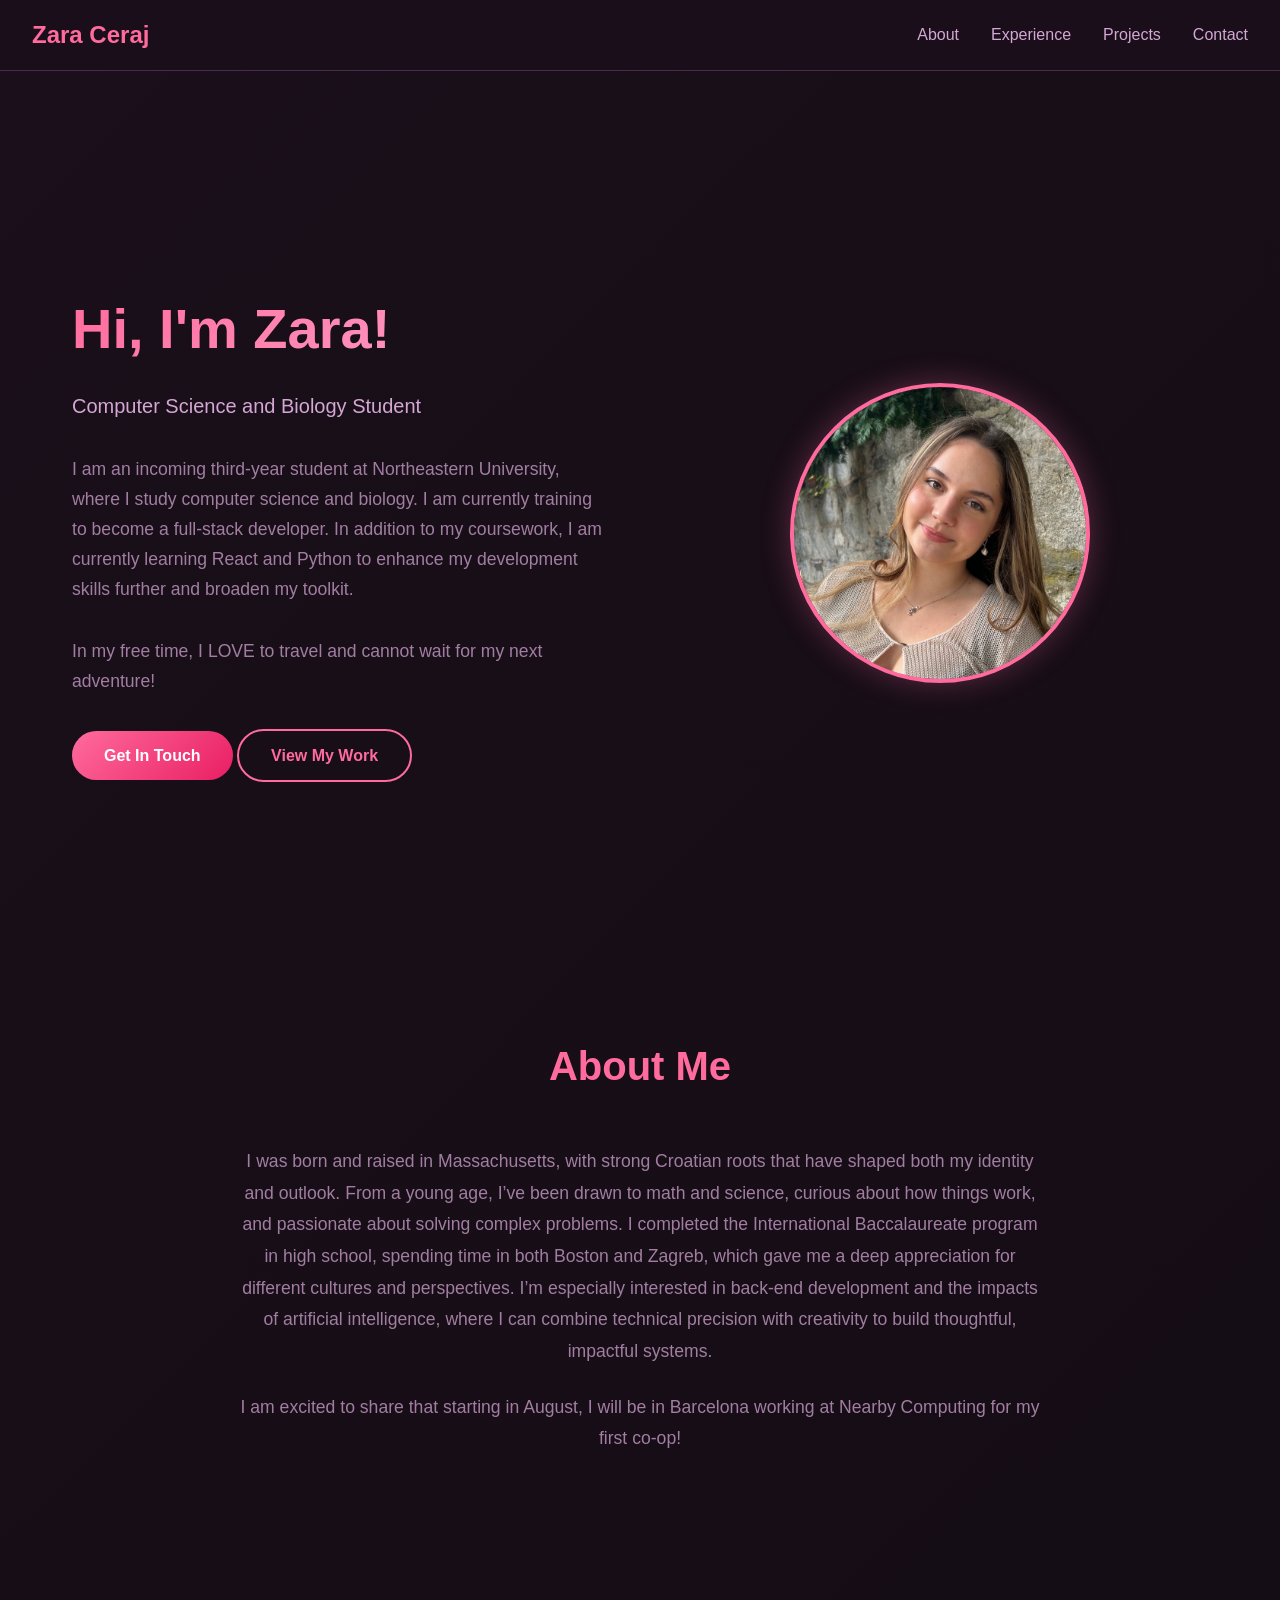
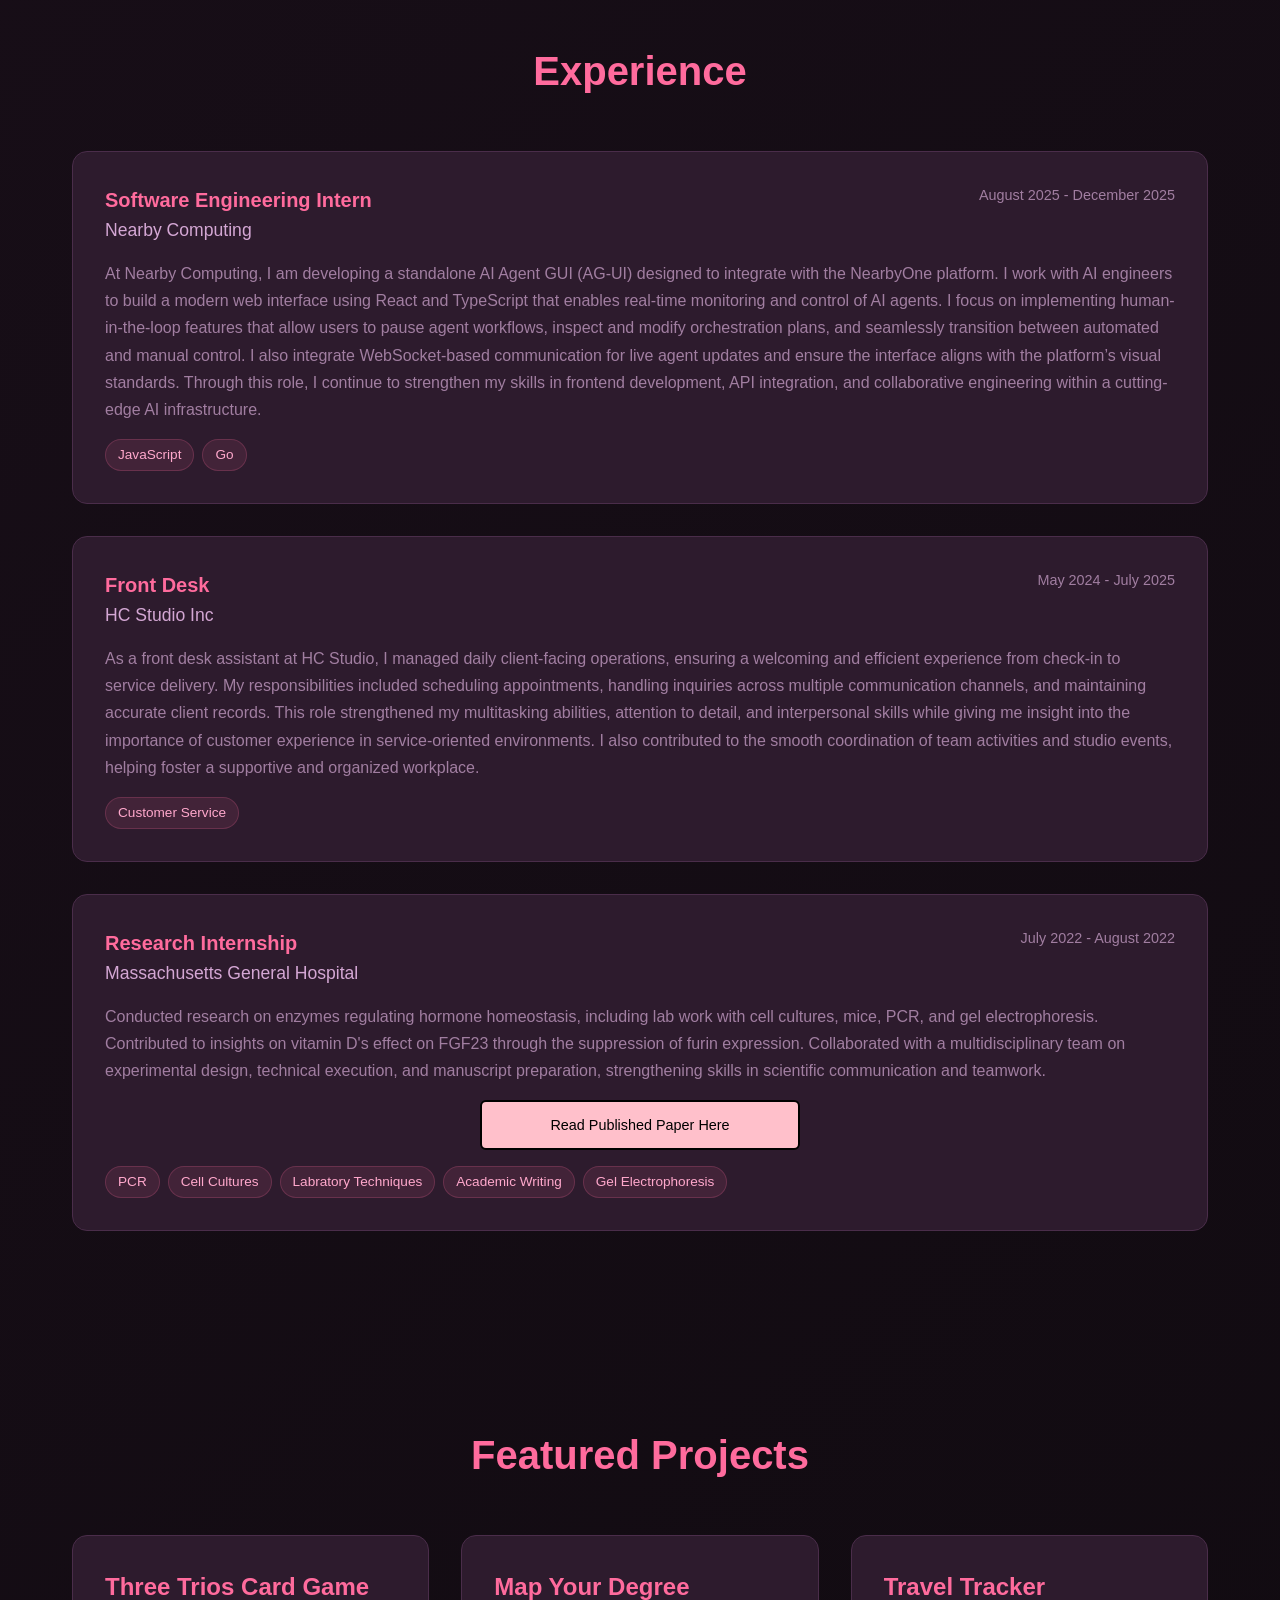
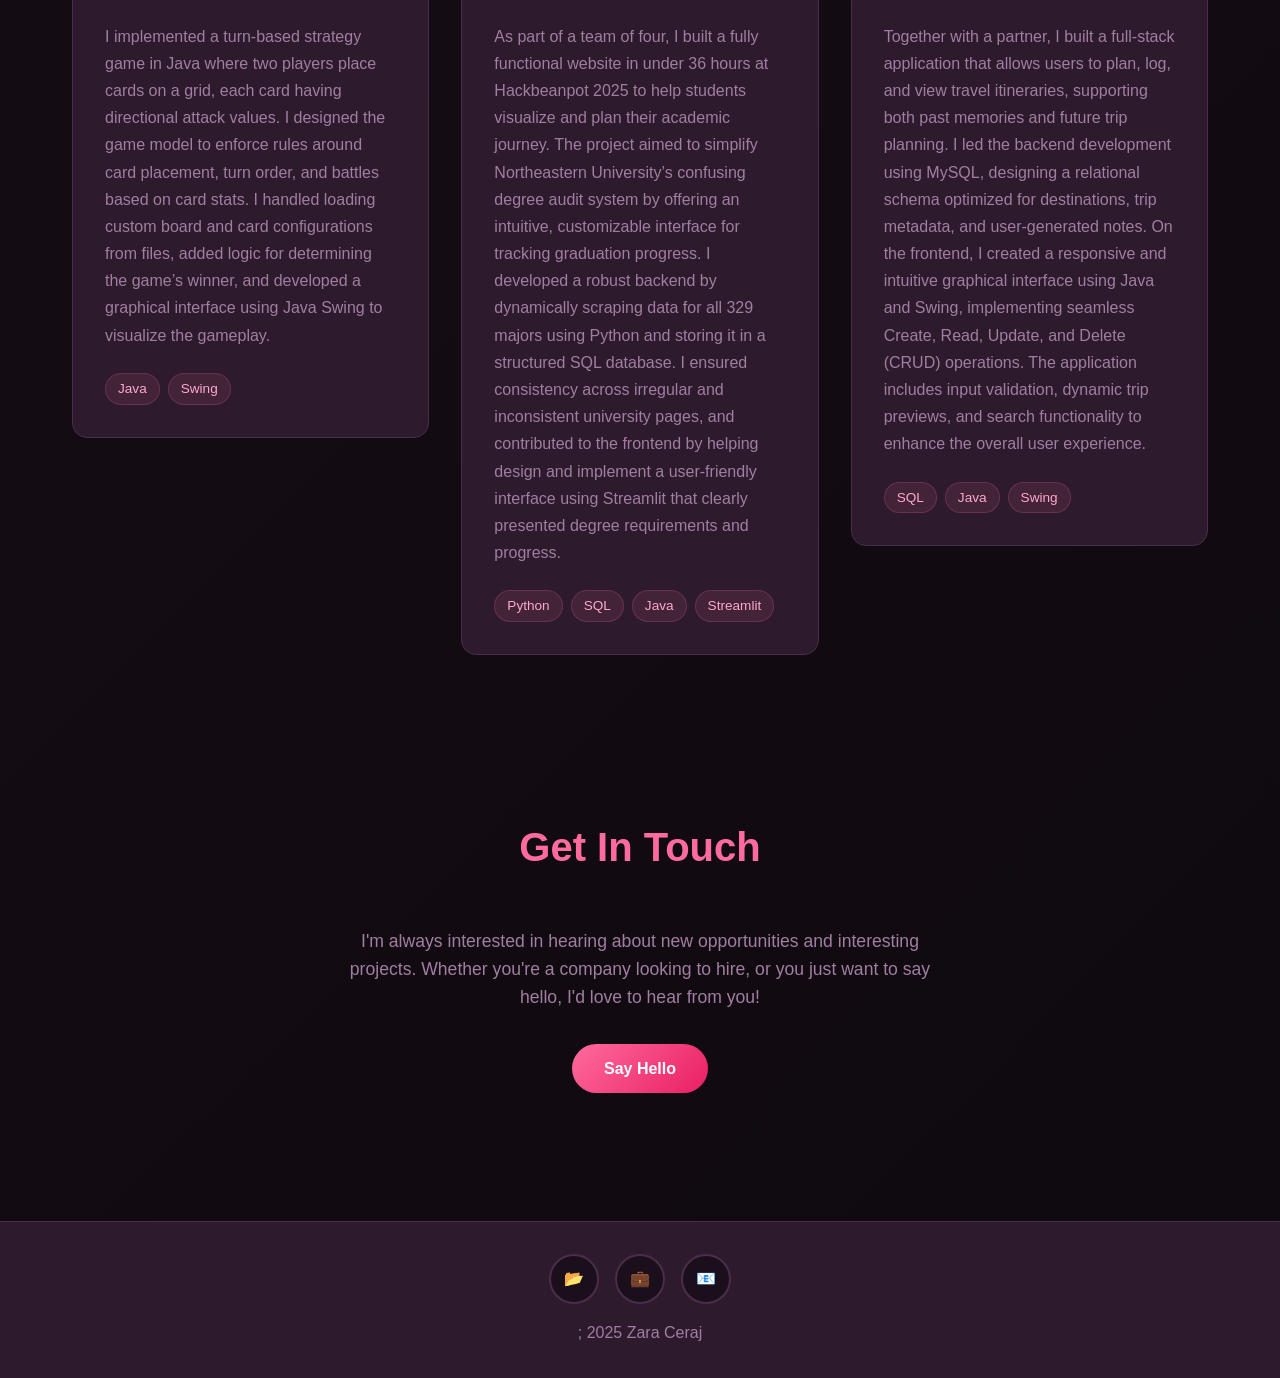
==== index.html @ 2aacba00 "Update index.html" ====
<!DOCTYPE html>
<html lang="en">
<head>
    <meta charset="UTF-8">
    <meta name="viewport" content="width=device-width, initial-scale=1.0">
    <title>Zara Ceraj</title>
    <style>
        * {
            margin: 0;
            padding: 0; 
            box-sizing: border-box;
        }

        :root {
            --bg-primary: #1a0f1a;
            --bg-secondary: #2d1b2d;
            --text-primary: #f8e8f8;
            --text-secondary: #d4a7d4;
            --text-muted: #a17ea1;
            --accent-pink: #ff6b9d;
            --accent-light: #ffa8cc;
            --accent-dark: #e91e63;
            --border-color: #4a2d4a;
            --hover-bg: #3d2a3d;
        }

        body {
            font-family: 'Inter', -apple-system, BlinkMacSystemFont, 'Segoe UI', sans-serif;
            background: linear-gradient(135deg, var(--bg-primary) 0%, #0f0a0f 100%);
            color: var(--text-primary);
            line-height: 1.6;
            min-height: 100vh;
        }

        .container {
            max-width: 1200px;
            margin: 0 auto;
            padding: 0 2rem;
        }

        /* Header */
        header {
            position: fixed;
            top: 0;
            left: 0;
            right: 0;
            background: rgba(26, 15, 26, 0.9);
            backdrop-filter: blur(10px);
            border-bottom: 1px solid var(--border-color);
            z-index: 1000;
            transition: all 0.3s ease;
        }

        nav {
            display: flex;
            justify-content: space-between;
            align-items: center;
            padding: 1rem 2rem;
        }

        .logo {
            font-size: 1.5rem;
            font-weight: 700;
            color: var(--accent-pink);
            text-decoration: none;
            transition: color 0.3s ease;
        }

        .logo:hover {
            color: var(--accent-light);
        }

        .nav-links {
            display: flex;
            list-style: none;
            gap: 2rem;
        }

        .nav-links a {
            color: var(--text-secondary);
            text-decoration: none;
            font-weight: 500;
            transition: color 0.3s ease;
            position: relative;
        }

        .nav-links a:hover {
            color: var(--accent-pink);
        }

        .nav-links a::after {
            content: '';
            position: absolute;
            bottom: -5px;
            left: 0;
            width: 0;
            height: 2px;
            background: var(--accent-pink);
            transition: width 0.3s ease;
        }

        .nav-links a:hover::after {
            width: 100%;
        }

        /* Main Content */
        main {
            padding-top: 6rem;
        }

        /* Hero Section */
        .hero {
            min-height: 90vh;
            display: flex;
            align-items: center;
            padding: 2rem 0;
        }

        .hero-content {
            display: grid;
            grid-template-columns: 1fr 1fr;
            gap: 4rem;
            align-items: center;
        }

        .hero-text h1 {
            font-size: 3.5rem;
            font-weight: 700;
            margin-bottom: 1rem;
            background: linear-gradient(135deg, var(--accent-pink), var(--accent-light));
            -webkit-background-clip: text;
            -webkit-text-fill-color: transparent;
            background-clip: text;
        }

        .hero-text .subtitle {
            font-size: 1.25rem;
            color: var(--text-secondary);
            margin-bottom: 2rem;
        }

        .hero-text p {
            color: var(--text-muted);
            margin-bottom: 2rem;
            font-size: 1.1rem;
            line-height: 1.7;
        }

        .cta-buttons {
            display: flex;
            gap: 1rem;
            flex-wrap: wrap;
        }

        .btn {
            padding: 0.75rem 2rem;
            border: 2rem;
            border-radius: 50px;
            font-weight: 600;
            text-decoration: none;
            transition: all 0.3s ease;
            cursor: pointer;
            display: inline-flex;
            align-items: center;
            gap: 0.5rem;
        }

        .btn-primary {
            background: linear-gradient(135deg, var(--accent-pink), var(--accent-dark));
            color: white;
        }

        .btn-primary:hover {
            transform: translateY(-2px);
            box-shadow: 0 10px 25px rgba(255, 107, 157, 0.3);
        }

        .btn-secondary {
            background: transparent;
            color: var(--accent-pink);
            border: 2px solid var(--accent-pink);
        }

        .btn-secondary:hover {
            background: var(--accent-pink);
            color: white;
            transform: translateY(-2px);
        }

        .long-rectangle-button {
          display: inline-block;
          width: 320px !important;         
          height: 50px !important;          
          line-height: 50px !important;     
          background-color: #ffc0cb !important;  
          color: black !important;
          border: 2px solid black !important;
          border-radius: 6px !important;   
          font-size: 0.9rem !important;
          font-weight: normal !important;
          text-align: center !important;
          text-decoration: none !important;
          white-space: nowrap !important;  
          overflow: hidden !important;
          box-sizing: border-box !important;
        }
        
        .long-rectangle-button:hover {
          background-color: #ffd6de;
          transform: scale(1.03);
        }

        /* Profile Picture */
        .profile-section {
            display: flex;
            justify-content: center;
            align-items: center;
            position: relative;
        }

        .profile-picture {
            width: 300px;
            height: 300px;
            border-radius: 50%;
            border: 4px solid var(--accent-pink);
            box-shadow: 0 0 30px rgba(255, 107, 157, 0.3);
            transition: all 0.3s ease;
            position: relative;
            overflow: hidden;
        }

        .profile-picture:hover {
            transform: scale(1.05);
            box-shadow: 0 0 40px rgba(255, 107, 157, 0.5);
        }

        .profile-picture img {
            width: 100%;
            height: 100%;
            object-fit: cover;
            transition: all 0.3s ease;
        }

        .profile-picture::before {
            content: '';
            position: absolute;
            top: -2px;
            left: -2px;
            right: -2px;
            bottom: -2px;
            background: linear-gradient(45deg, var(--accent-pink), var(--accent-light), var(--accent-dark));
            border-radius: 50%;
            z-index: -1;
            animation: rotate 3s linear infinite;
        }

        @keyframes rotate {
            0% { transform: rotate(0deg); }
            100% { transform: rotate(360deg); }
        }

        /* Sections */
        section {
            padding: 4rem 0;
            margin: 2rem 0;
        }

        .section-title {
            font-size: 2.5rem;
            font-weight: 700;
            margin-bottom: 3rem;
            text-align: center;
            color: var(--accent-pink);
        }

        /* About */
        .about-content {
            max-width: 800px;
            margin: 0 auto;
            text-align: center;
        }

        .about-content p {
            font-size: 1.1rem;
            color: var(--text-muted);
            margin-bottom: 1.5rem;
            line-height: 1.8;
        }

        /* Experience */
        .experience-item {
            background: var(--bg-secondary);
            border: 1px solid var(--border-color);
            border-radius: 15px;
            padding: 2rem;
            margin-bottom: 2rem;
            transition: all 0.3s ease;
        }

        .experience-item:hover {
            background: var(--hover-bg);
            transform: translateY(-5px);
            box-shadow: 0 10px 30px rgba(255, 107, 157, 0.1);
        }

        .experience-header {
            display: flex;
            justify-content: space-between;
            align-items: flex-start;
            margin-bottom: 1rem;
            flex-wrap: wrap;
            gap: 1rem;
        }

        .experience-title {
            font-size: 1.25rem;
            font-weight: 600;
            color: var(--accent-pink);
        }

        .experience-company {
            font-size: 1.1rem;
            color: var(--text-secondary);
        }

        .experience-date {
            color: var(--text-muted);
            font-size: 0.9rem;
        }

        .experience-description {
            color: var(--text-muted);
            line-height: 1.7;
            margin-bottom: 1rem;
        }

        .tech-stack {
            display: flex;
            flex-wrap: wrap;
            gap: 0.5rem;
        }

        .tech-tag {
            background: rgba(255, 107, 157, 0.1);
            color: var(--accent-light);
            padding: 0.25rem 0.75rem;
            border-radius: 20px;
            font-size: 0.85rem;
            border: 1px solid rgba(255, 107, 157, 0.2);
        }

        .skills {
            display: flex;
            flex-wrap: wrap;
            gap: 0.5rem;
        }
        .skills-tag {
            background: rgba(255, 107, 157, 0.1);
            color: var(--accent-light);
            padding: 0.25rem 0.75rem;
            border-radius: 20px;
            font-size: 0.85rem;
            border: 1px solid rgba(255, 107, 157, 0.2);
        }

        /* Projects */
        .projects-grid {
            display: grid;
            grid-template-columns: repeat(auto-fit, minmax(350px, 1fr));
            gap: 2rem;
        }

        .project-card {
            background: var(--bg-secondary);
            border: 1px solid var(--border-color);
            border-radius: 15px;
            padding: 2rem;
            transition: all 0.3s ease;
        }

        .project-card:hover {
            background: var(--hover-bg);
            transform: translateY(-5px);
            box-shadow: 0 10px 30px rgba(255, 107, 157, 0.1);
        }

        .project-title {
            font-size: 1.5rem;
            font-weight: 600;
            color: var(--accent-pink);
            margin-bottom: 1rem;
        }

        .project-description {
            color: var(--text-muted);
            line-height: 1.7;
            margin-bottom: 1.5rem;
        }

        /* Contact */
        .contact-content {
            text-align: center;
            max-width: 600px;
            margin: 0 auto;
        }

        .contact-content p {
            font-size: 1.1rem;
            color: var(--text-muted);
            margin-bottom: 2rem;
        }

        /* Footer */
        footer {
            background: var(--bg-secondary);
            border-top: 1px solid var(--border-color);
            padding: 2rem 0;
            text-align: center;
            margin-top: 4rem;
        }

        .social-links {
            display: flex;
            justify-content: center;
            gap: 1rem;
            margin-bottom: 1rem;
        }

        .social-links a {
            display: inline-flex;
            align-items: center;
            justify-content: center;
            width: 50px;
            height: 50px;
            background: var(--bg-primary);
            color: var(--accent-pink);
            border-radius: 50%;
            text-decoration: none;
            transition: all 0.3s ease;
            border: 2px solid var(--border-color);
        }

        .social-links a:hover {
            background: var(--accent-pink);
            color: white;
            transform: translateY(-3px);
            box-shadow: 0 5px 15px rgba(255, 107, 157, 0.3);
        }

        /* Mobile Responsive */
        @media (max-width: 768px) {
            .hero-content {
                grid-template-columns: 1fr;
                text-align: center;
                gap: 2rem;
            }

            .hero-text h1 {
                font-size: 2.5rem;
            }

            .profile-picture {
                width: 250px;
                height: 250px;
            }

            .nav-links {
                display: none;
            }

            .container {
                padding: 0 1rem;
            }

            .experience-header {
                flex-direction: column;
                align-items: flex-start;
            }

            .projects-grid {
                grid-template-columns: 1fr;
            }
        }

        /* Smooth scrolling */
        html {
            scroll-behavior: smooth;
        }

        /* Loading animation */
        .fade-in {
            opacity: 0;
            transform: translateY(30px);
            animation: fadeInUp 0.8s ease forwards;
        }

        @keyframes fadeInUp {
            to {
                opacity: 1;
                transform: translateY(0);
            }
        }
    </style>
</head>
<body>
    <header>
        <nav>
            <a href="#" class="logo">Zara Ceraj</a>
            <ul class="nav-links">
                <li><a href="#about">About</a></li>
                <li><a href="#experience">Experience</a></li>
                <li><a href="#projects">Projects</a></li>
                <li><a href="#contact">Contact</a></li>
            </ul>
        </nav>
    </header>

    <main>
        <section class="hero">
            <div class="container">
                <div class="hero-content fade-in">
                    <div class="hero-text">
                        <h1>Hi, I'm Zara!</h1>
                        <p class="subtitle">Computer Science and Biology Student</p>
                        <p>I am an incoming third-year student at Northeastern University, where I study computer science and biology. 
                            I am currently training to become a full-stack developer. 
                            In addition to my coursework, I am currently learning React and Python to enhance my development skills further and broaden my toolkit.
                        <p> In my free time, I LOVE to travel and cannot wait for my next adventure! 
                        <div class="buttons">
                            <a href="#contact" class="btn btn-primary">Get In Touch</a>
                            <a href="#projects" class="btn btn-secondary">View My Work</a>
                        </div>
                        </div>
                    <div class="profile-section">
                        <div class="profile-picture">
                            <img src="zaraheadshot.jpg" alt="Profile picture" />
                        </div>
                    </div>
                </div>
            </div>
        </section>

        <section id="about" class="about">
            <div class="container">
                <h2 class="section-title fade-in">About Me</h2>
                <div class="about-content fade-in">
                    <p>I was born and raised in Massachusetts, with strong Croatian roots that have shaped both my identity and outlook. 
                        From a young age, I’ve been drawn to math and science, curious about how things work, and passionate about solving complex problems. 
                        I completed the International Baccalaureate program in high school, spending time in both Boston and Zagreb, which gave me a deep appreciation 
                        for different cultures and perspectives. I’m especially interested in back-end development and the impacts of artificial intelligence, 
                        where I can combine technical precision with creativity to build thoughtful, impactful systems.
                    <p>I am excited to share that starting in August, I will be in Barcelona working at Nearby Computing for my first co-op!
                </div>
            </div>
        </section>

        <section id="experience" class="experience">
            <div class="container">
                <h2 class="section-title fade-in">Experience</h2>
                
                <div class="experience-item fade-in">
                    <div class="experience-header">
                        <div>
                            <div class="experience-title">Software Engineering Intern</div>
                            <div class="experience-company">Nearby Computing</div>
                        </div>
                        <div class="experience-date">August 2025 - December 2025</div>
                    </div>
                    <div class="experience-description">
                        At Nearby Computing, I am developing a standalone AI Agent GUI (AG-UI) designed to integrate with the NearbyOne platform. 
                        I work with AI engineers to build a modern web interface using React and TypeScript that enables real-time monitoring and control of AI agents. 
                        I focus on implementing human-in-the-loop features that allow users to pause agent workflows, inspect and modify orchestration plans, and seamlessly transition between automated and manual control. 
                        I also integrate WebSocket-based communication for live agent updates and ensure the interface aligns with the platform’s visual standards. 
                        Through this role, I continue to strengthen my skills in frontend development, API integration, and collaborative engineering within a cutting-edge AI infrastructure.
                    </div>
                    <div class="skills">
                        <span class="skills-tag">JavaScript</span>
                        <span class="skills-tag">Go</span>
                    </div>
                </div>

                <div class="experience-item fade-in">
                    <div class="experience-header">
                        <div>
                            <div class="experience-title">Front Desk</div>
                            <div class="experience-company">HC Studio Inc</div>
                        </div>
                        <div class="experience-date">May 2024 - July 2025</div>
                    </div>
                    <div class="experience-description">
                        As a front desk assistant at HC Studio, I managed daily client-facing operations, ensuring a welcoming and efficient experience from check-in to service delivery.
                        My responsibilities included scheduling appointments, handling inquiries across multiple communication channels, and maintaining accurate client records. 
                        This role strengthened my multitasking abilities, attention to detail, and interpersonal skills while giving me insight into the importance of customer experience in service-oriented environments. 
                        I also contributed to the smooth coordination of team activities and studio events, helping foster a supportive and organized workplace.
                    </div>
                    <div class="skills">
                        <span class="skills-tag">Customer Service</span>
                    </div>
                </div>

                <div class="experience-item fade-in">
                    <div class="experience-header">
                        <div>
                            <div class="experience-title">Research Internship</div>
                            <div class="experience-company">Massachusetts General Hospital</div>
                        </div>
                        <div class="experience-date"> July 2022 - August 2022</div>
                    </div>
                    <div class="experience-description">
                        Conducted research on enzymes regulating hormone homeostasis, including lab work with cell cultures, mice, PCR, and gel electrophoresis.
                        Contributed to insights on vitamin D's effect on FGF23 through the suppression of furin expression.
                        Collaborated with a multidisciplinary team on experimental design, technical execution, and manuscript preparation, strengthening skills in scientific communication and teamwork.
                    </div>
                   <div class="social-links">
                      <a href="https://pmc.ncbi.nlm.nih.gov/articles/PMC10544208/" class="long-rectangle-button" target="_blank">
                        Read Published Paper Here
                      </a>
                    </div>
                    <div class = "space"> 
                    <div>
                    <div class="skills">
                        <span class="skills-tag">PCR</span>
                        <span class="skills-tag">Cell Cultures</span>
                        <span class="skills-tag">Labratory Techniques</span>
                        <span class="skills-tag">Academic Writing</span>
                        <span class="skills-tag">Gel Electrophoresis</span>
                    </div>
                </div>
            </div>
        </section>

        <section id="projects" class="projects">
        <div class="container">
            <h2 class="section-title fade-in">Featured Projects</h2>
            <div class="projects-grid">
    
                <a href="https://github.com/zceraj/Triple-Trios-Card-Game" target="_blank" style="text-decoration: none; color: inherit;">
                    <div class="project-card fade-in">
                        <h3 class="project-title">Three Trios Card Game</h3>
                        <p class="project-description">I implemented a turn-based strategy game in Java where two players place cards on a grid, each card having directional attack values. I designed the game model to enforce rules around card placement, turn order, and battles based on card stats. I handled loading custom board and card configurations from files, added logic for determining the game’s winner, and developed a graphical interface using Java Swing to visualize the gameplay.</p>
                        <div class="tech-stack">
                            <span class="tech-tag">Java</span>
                            <span class="tech-tag">Swing</span>
                        </div>
                    </div>
                </a>
    
                <a href="https://github.com/zceraj/MapYourDegree" target="_blank" style="text-decoration: none; color: inherit;">
                    <div class="project-card fade-in">
                        <h3 class="project-title">Map Your Degree</h3>
                        <p class="project-description">As part of a team of four, I built a fully functional website in under 36 hours at Hackbeanpot 2025 to help students visualize and plan their academic journey. The project aimed to simplify Northeastern University’s confusing degree audit system by offering an intuitive, customizable interface for tracking graduation progress. I developed a robust backend by dynamically scraping data for all 329 majors using Python and storing it in a structured SQL database. I ensured consistency across irregular and inconsistent university pages, and contributed to the frontend by helping design and implement a user-friendly interface using Streamlit that clearly presented degree requirements and progress.</p>
                        <div class="tech-stack">
                            <span class="tech-tag">Python</span>
                            <span class="tech-tag">SQL</span>
                            <span class="tech-tag">Java</span>
                            <span class="tech-tag">Streamlit</span>
                        </div>
                    </div>
                </a>
    
                <a href="https://github.com/zceraj/TravelTracker" target="_blank" style="text-decoration: none; color: inherit;">
                    <div class="project-card fade-in">
                        <h3 class="project-title">Travel Tracker</h3>
                        <p class="project-description">Together with a partner, I built a full-stack application that allows users to plan, log, and view travel itineraries, supporting both past memories and future trip planning. I led the backend development using MySQL, designing a relational schema optimized for destinations, trip metadata, and user-generated notes. On the frontend, I created a responsive and intuitive graphical interface using Java and Swing, implementing seamless Create, Read, Update, and Delete (CRUD) operations. The application includes input validation, dynamic trip previews, and search functionality to enhance the overall user experience.</p>
                        <div class="tech-stack">
                            <span class="tech-tag">SQL</span>
                            <span class="tech-tag">Java</span>
                            <span class="tech-tag">Swing</span>
                        </div>
                    </div>
                </a>
    
            </div>
        </div>
    </section>



        <section id="contact" class="contact">
            <div class="container">
                <h2 class="section-title fade-in">Get In Touch</h2>
                <div class="contact-content fade-in">
                    <p>I'm always interested in hearing about new opportunities and interesting projects. Whether you're a company looking to hire, or you just want to say hello, I'd love to hear from you!</p>
                    <a href="mailto:zara@bugaco.com" class="btn btn-primary">Say Hello</a>
                </div>
            </div>
        </section>
    </main>

    <footer>
        <div class="container">
            <div class="social-links">
                <a href="https://github.com/zceraj" aria-label="GitHub">📂</a>
                <a href="https://www.linkedin.com/in/zaraceraj/" aria-label="LinkedIn">💼</a>
                <a href="mailto:zara@bugaco.com" aria-label="Email">📧</a>
            </div>
            <p style="color: var(--text-muted);">; 2025 Zara Ceraj </p>
        </div>
    </footer>

    <script>
        document.querySelectorAll('a[href^="#"]').forEach(anchor => {
            anchor.addEventListener('click', function (e) {
                e.preventDefault();
                const target = document.querySelector(this.getAttribute('href'));
                if (target) {
                    target.scrollIntoView({
                        behavior: 'smooth',
                        block: 'start'
                    });
                }
            });
        });

        const observerOptions = {
            threshold: 0.1,
            rootMargin: '0px 0px -50px 0px'
        };

        const observer = new IntersectionObserver((entries) => {
            entries.forEach(entry => {
                if (entry.isIntersecting) {
                    entry.target.style.animationDelay = '0.1s';
                    entry.target.classList.add('fade-in');
                }
            });
        }, observerOptions);

        document.querySelectorAll('.fade-in').forEach(el => {
            observer.observe(el);
        });

        let lastScrollTop = 0;
        const header = document.querySelector('header');

        window.addEventListener('scroll', () => {
            const scrollTop = window.pageYOffset || document.documentElement.scrollTop;
            
            if (scrollTop > lastScrollTop && scrollTop > 100) {
                header.style.transform = 'translateY(-100%)';
            } else {
                header.style.transform = 'translateY(0)';
            }
            
            lastScrollTop = scrollTop;
        });

        const title = document.querySelector('.hero-text h1');
        const titleText = title.textContent;
        title.textContent = '';
        
        let i = 0;
        const typeWriter = () => {
            if (i < titleText.length) {
                title.textContent += titleText.charAt(i);
                i++;
                setTimeout(typeWriter, 100);
            }
        };
        
        setTimeout(typeWriter, 500);
    </script>
</body>
</html>
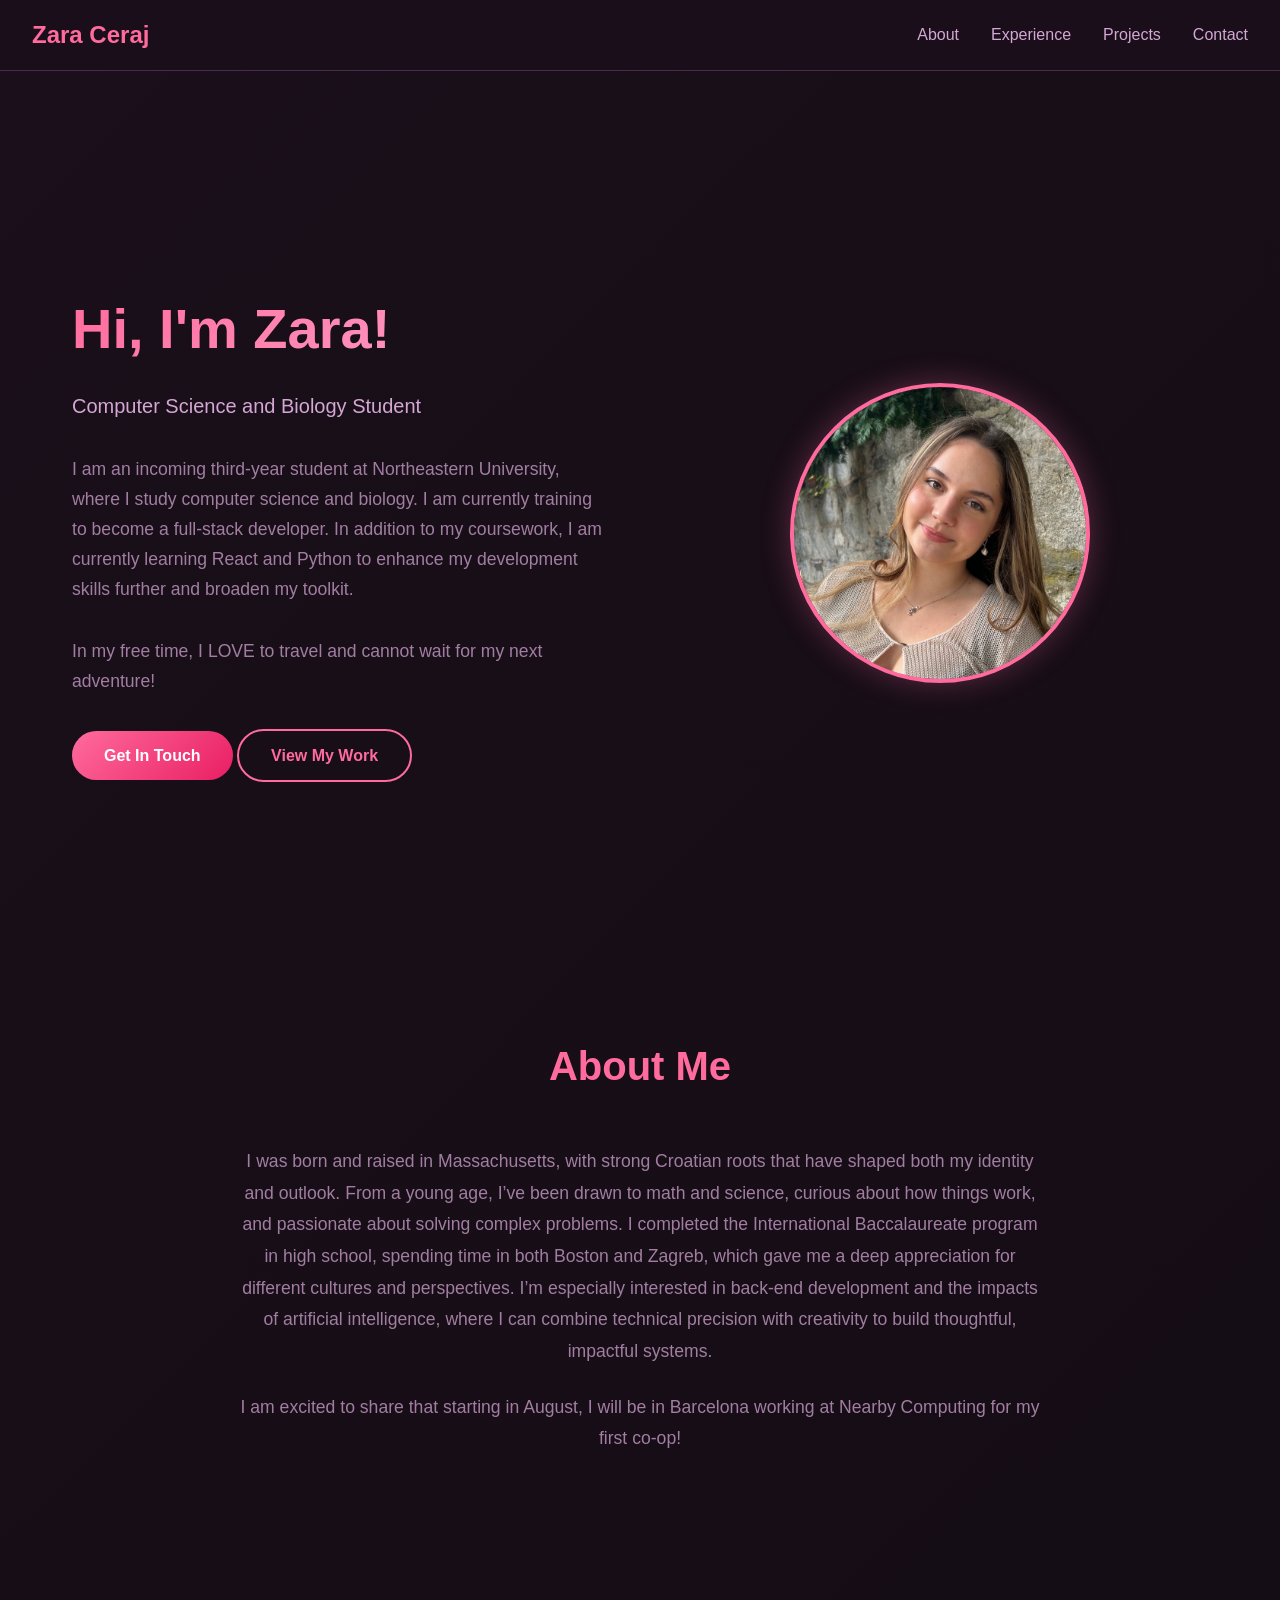
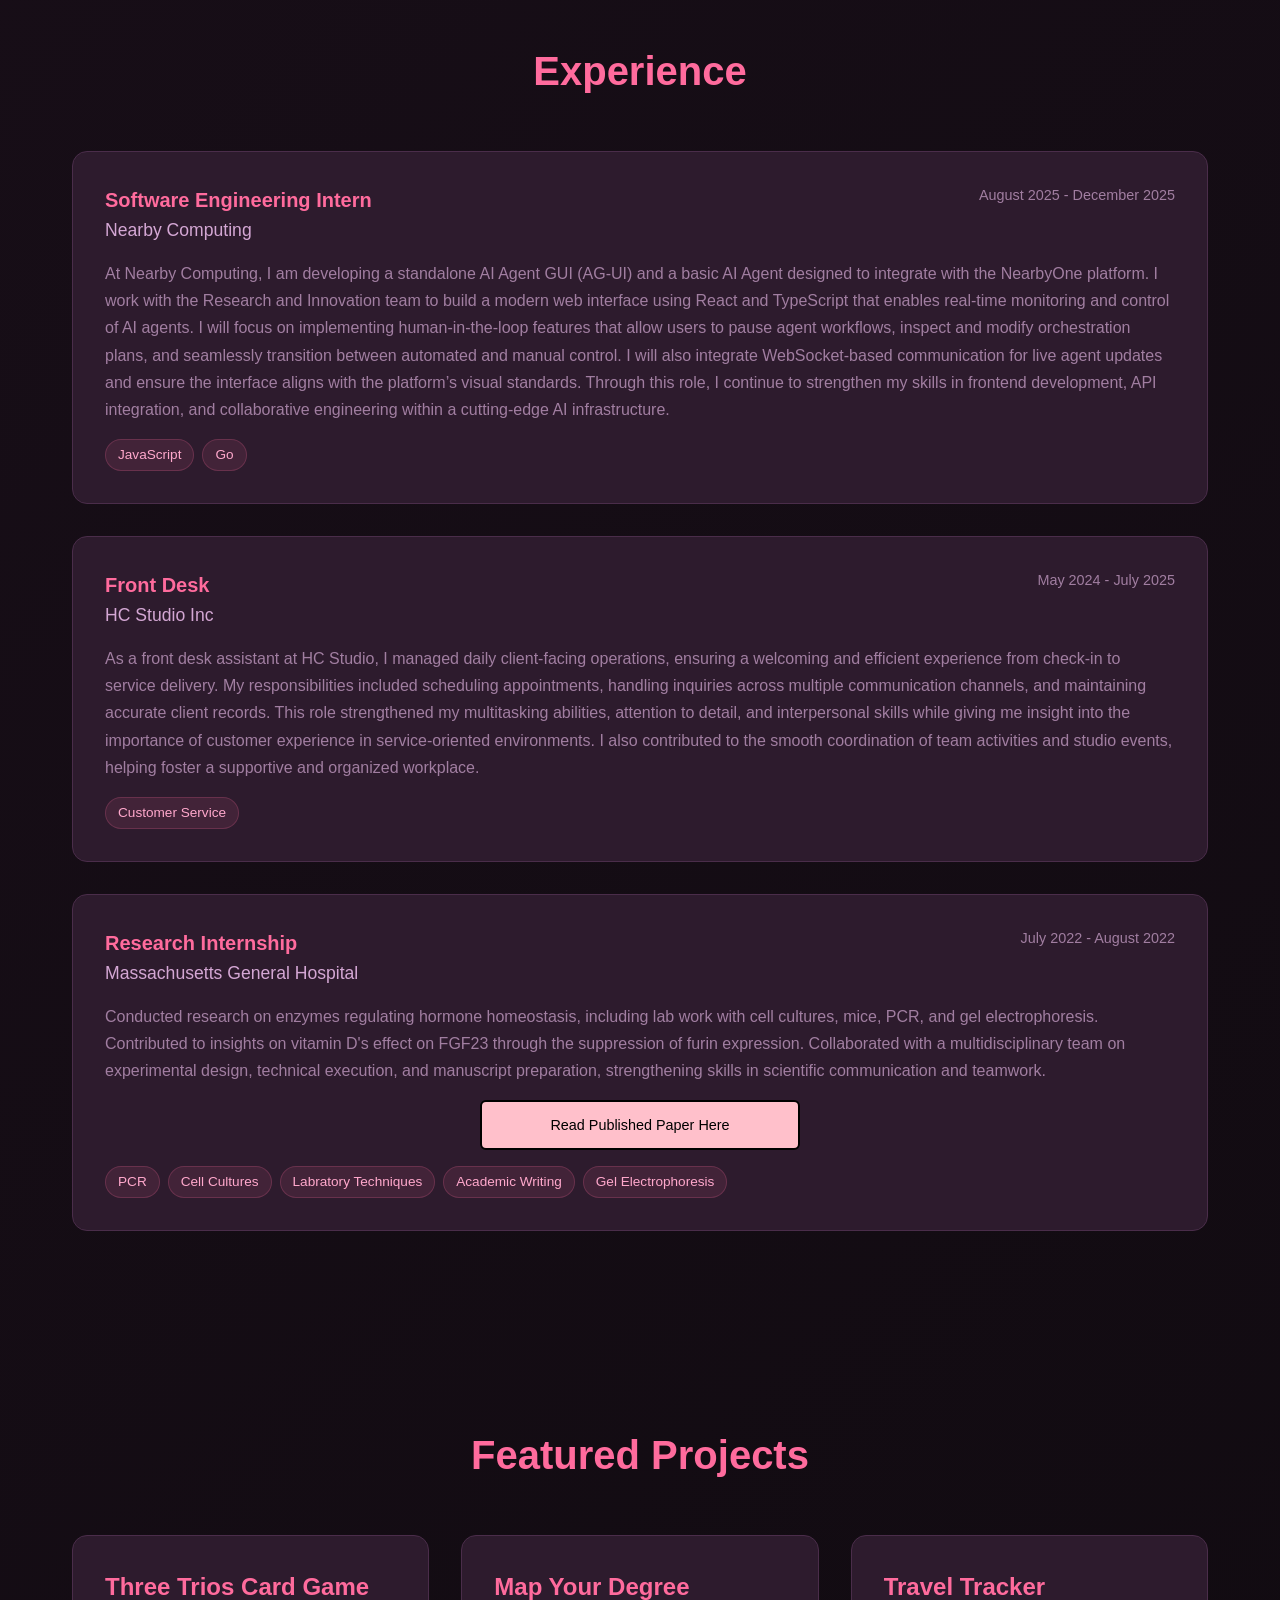
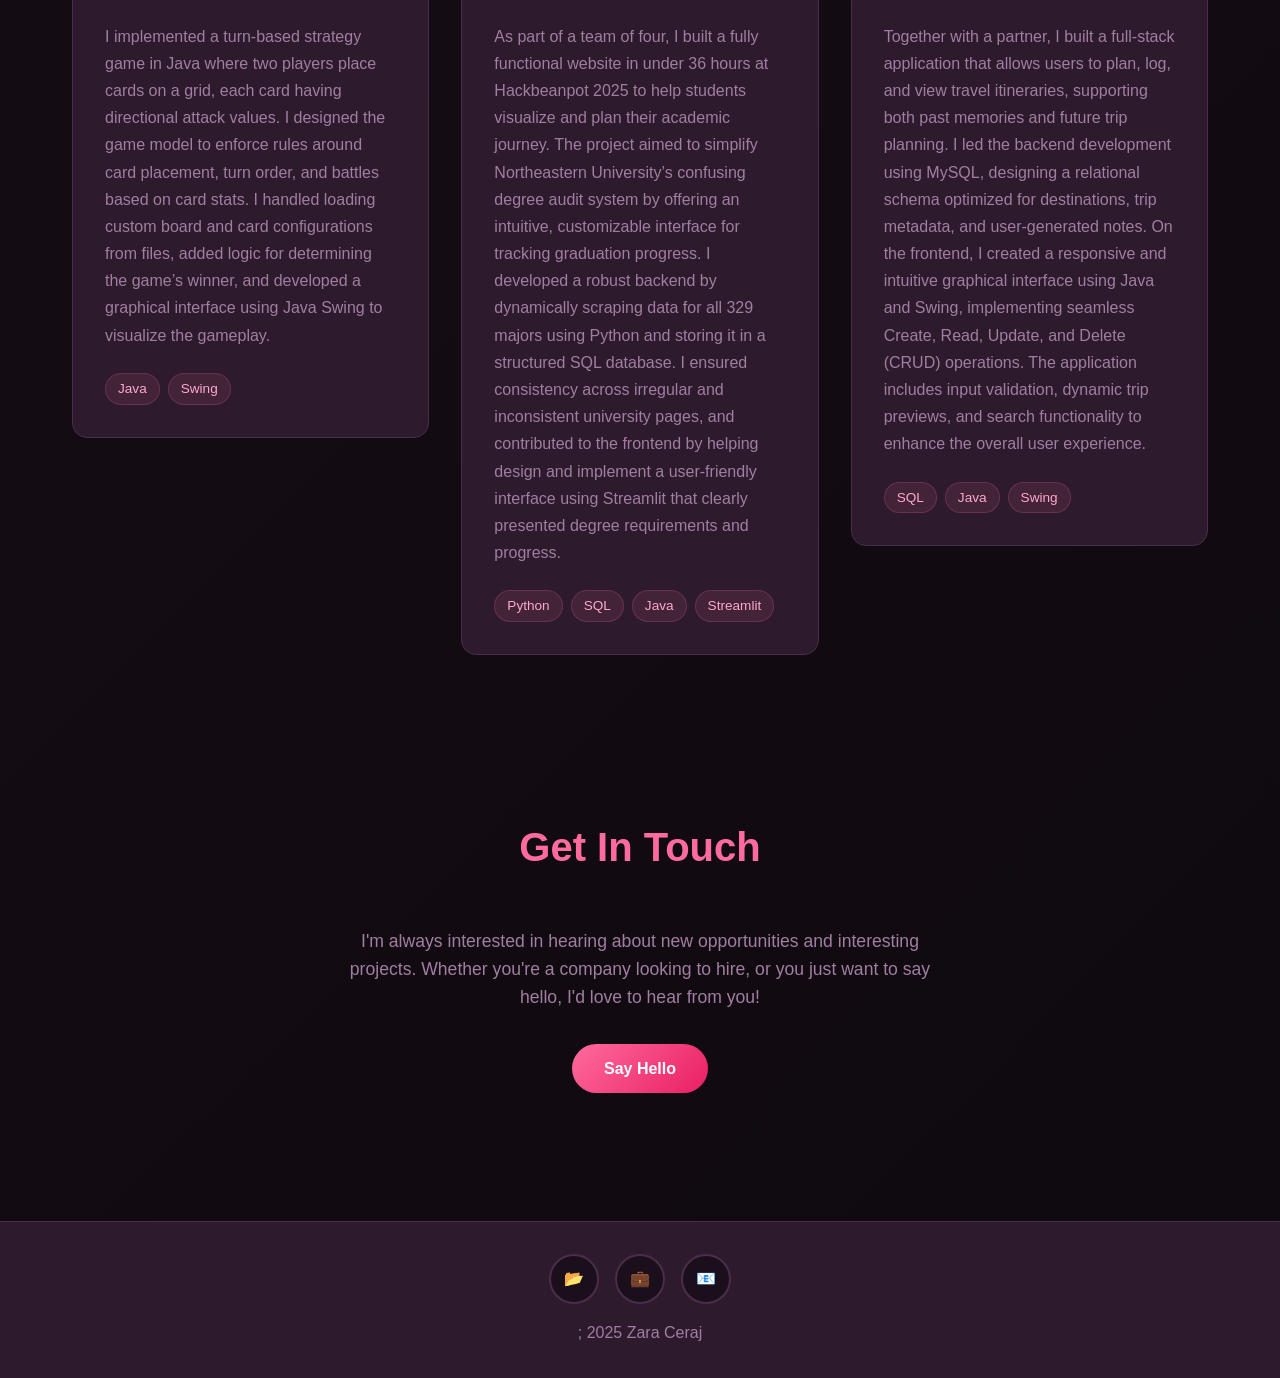
==== commit 7a12e6be: "Update index.html changing the description for nearby" ====
--- a/index.html
+++ b/index.html
@@ -568,10 +568,10 @@
                         <div class="experience-date">August 2025 - December 2025</div>
                     </div>
                     <div class="experience-description">
-                        At Nearby Computing, I am developing a standalone AI Agent GUI (AG-UI) designed to integrate with the NearbyOne platform. 
-                        I work with AI engineers to build a modern web interface using React and TypeScript that enables real-time monitoring and control of AI agents. 
-                        I focus on implementing human-in-the-loop features that allow users to pause agent workflows, inspect and modify orchestration plans, and seamlessly transition between automated and manual control. 
-                        I also integrate WebSocket-based communication for live agent updates and ensure the interface aligns with the platform’s visual standards. 
+                        At Nearby Computing, I am developing a standalone AI Agent GUI (AG-UI) and a basic AI Agent designed to integrate with the NearbyOne platform. 
+                        I work with the Research and Innovation team to build a modern web interface using React and TypeScript that enables real-time monitoring and control of AI agents. 
+                        I will focus on implementing human-in-the-loop features that allow users to pause agent workflows, inspect and modify orchestration plans, and seamlessly transition between automated and manual control. 
+                        I will also integrate WebSocket-based communication for live agent updates and ensure the interface aligns with the platform’s visual standards. 
                         Through this role, I continue to strengthen my skills in frontend development, API integration, and collaborative engineering within a cutting-edge AI infrastructure.
                     </div>
                     <div class="skills">
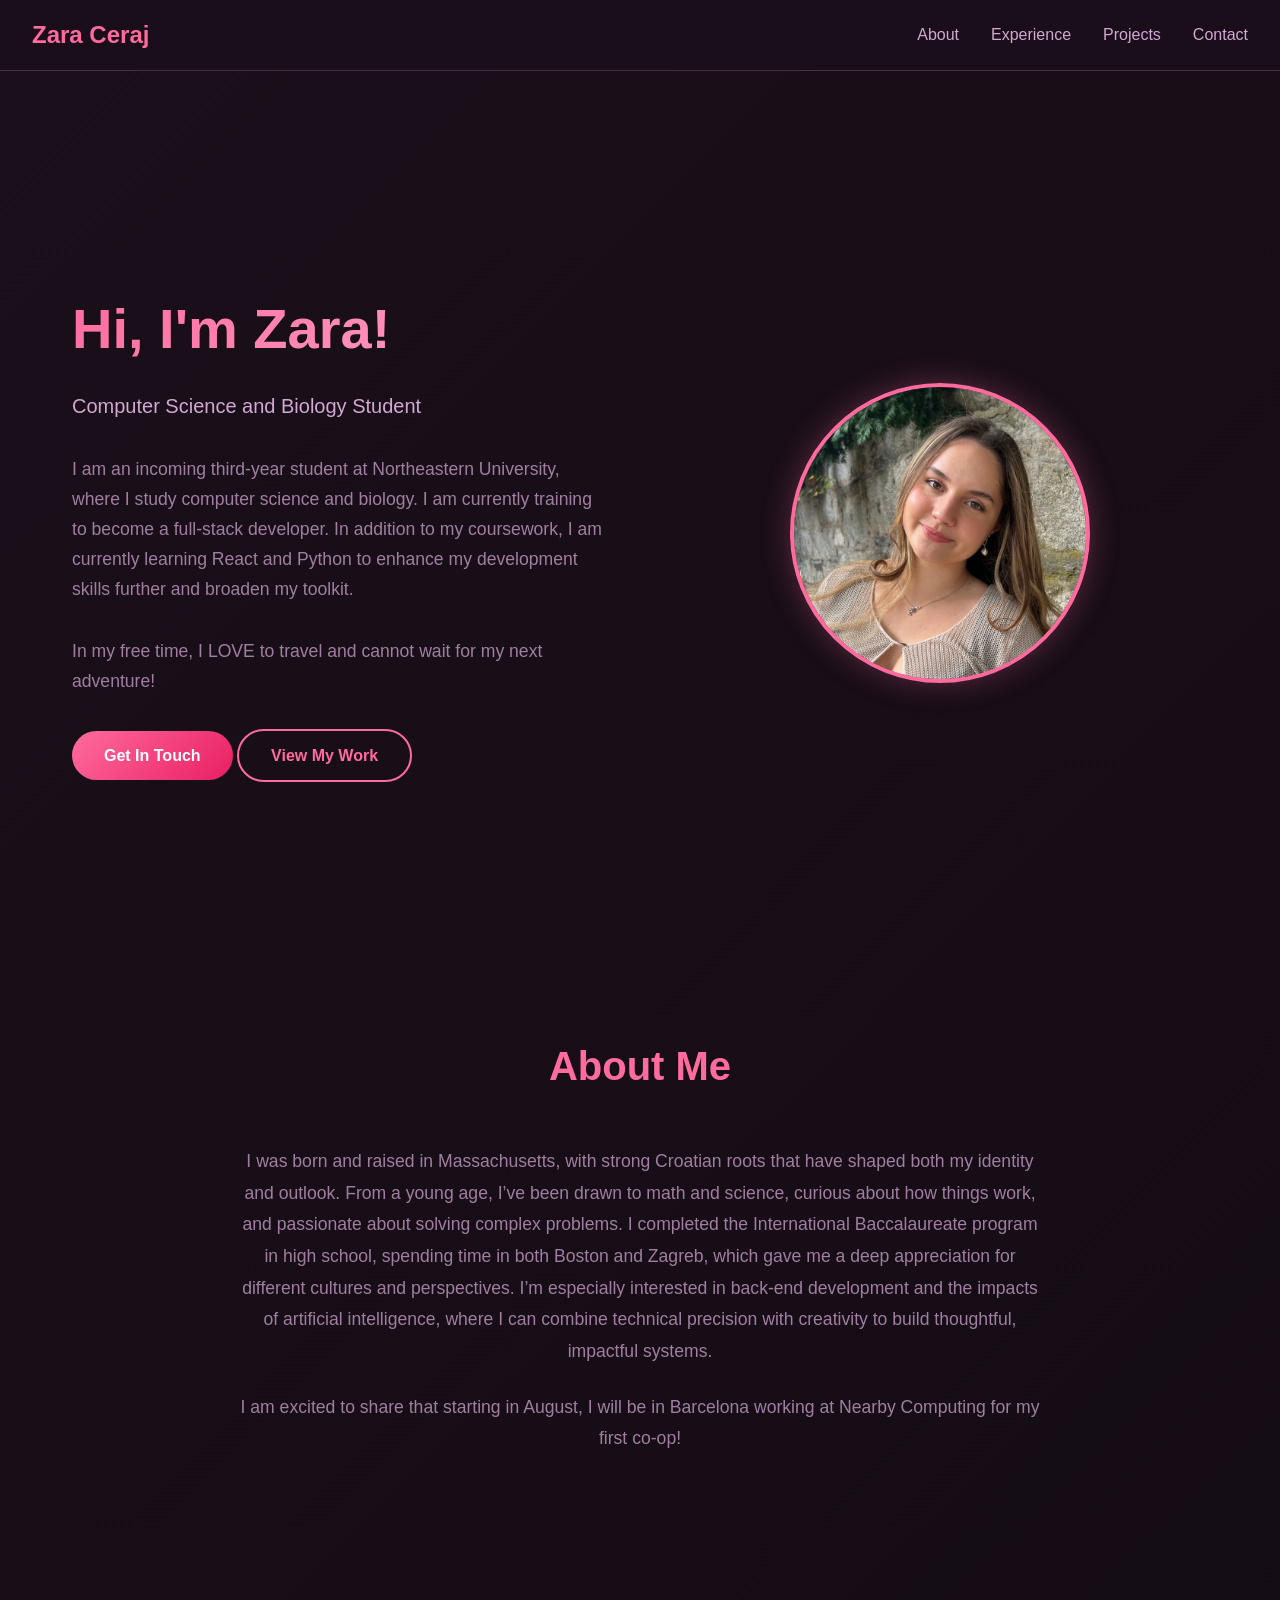
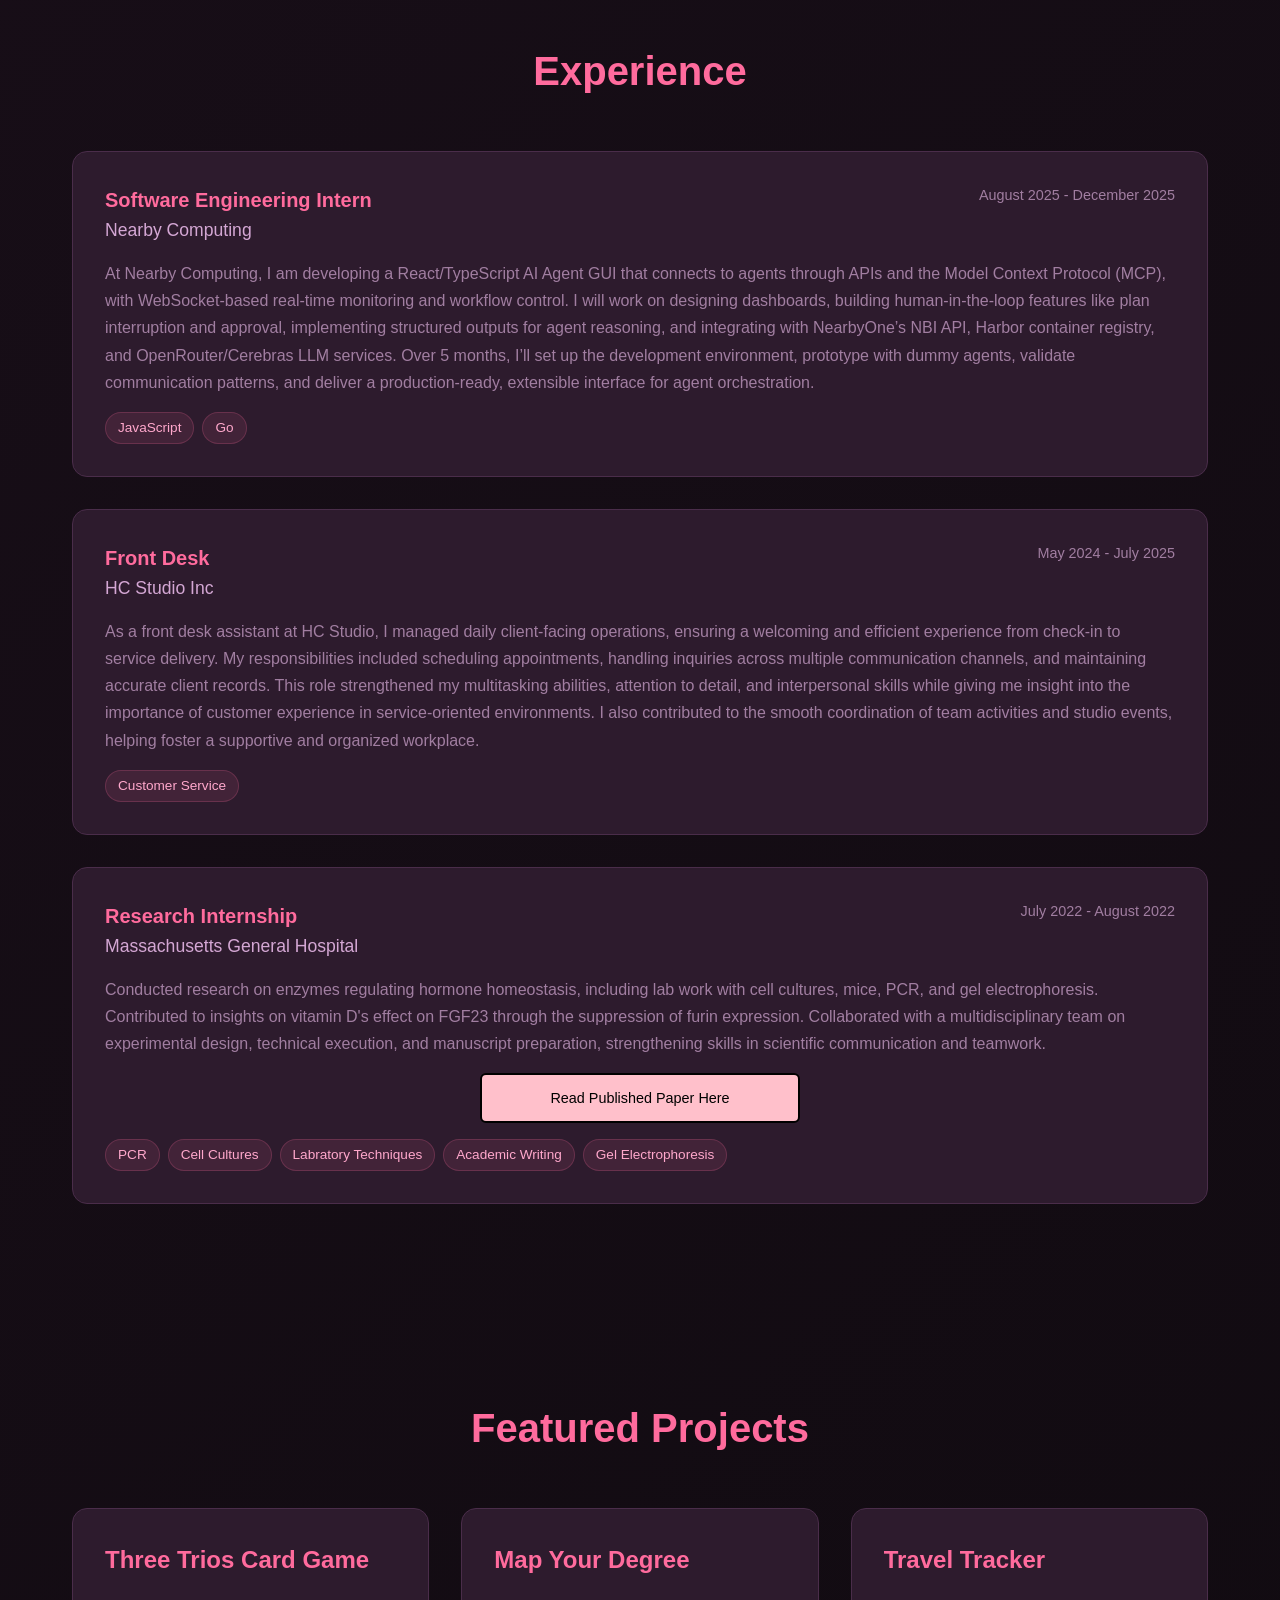
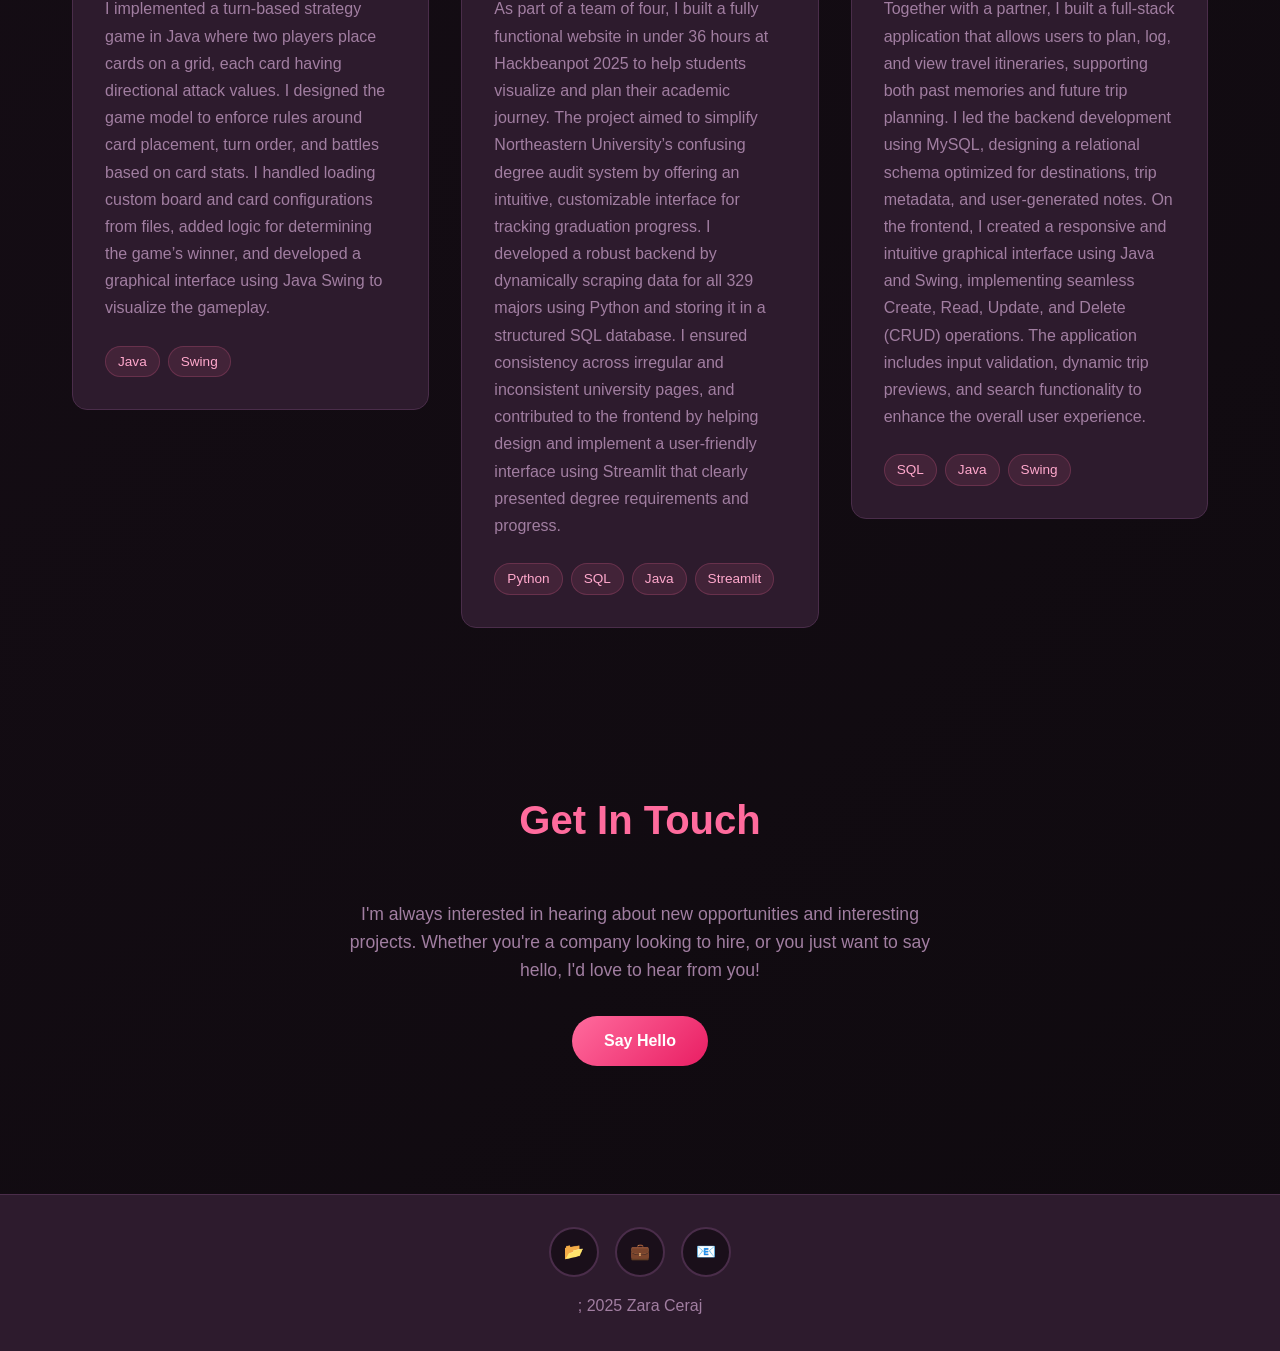
==== commit 0667b90d: "Update index.html .." ====
--- a/index.html
+++ b/index.html
@@ -568,11 +568,13 @@
                         <div class="experience-date">August 2025 - December 2025</div>
                     </div>
                     <div class="experience-description">
-                        At Nearby Computing, I am developing a standalone AI Agent GUI (AG-UI) and a basic AI Agent designed to integrate with the NearbyOne platform. 
-                        I work with the Research and Innovation team to build a modern web interface using React and TypeScript that enables real-time monitoring and control of AI agents. 
-                        I will focus on implementing human-in-the-loop features that allow users to pause agent workflows, inspect and modify orchestration plans, and seamlessly transition between automated and manual control. 
-                        I will also integrate WebSocket-based communication for live agent updates and ensure the interface aligns with the platform’s visual standards. 
-                        Through this role, I continue to strengthen my skills in frontend development, API integration, and collaborative engineering within a cutting-edge AI infrastructure.
+                        At Nearby Computing, I am developing a React/TypeScript AI Agent GUI that connects to agents through APIs and the Model Context 
+                        Protocol (MCP), with WebSocket-based real-time monitoring and workflow control. 
+                        I will work on designing dashboards, building human-in-the-loop features like plan interruption and approval, 
+                        implementing structured outputs for agent reasoning, 
+                        and integrating with NearbyOne’s NBI API, Harbor container registry, and OpenRouter/Cerebras LLM services. 
+                        Over 5 months, I’ll set up the development environment, prototype with dummy agents, validate communication patterns,
+                        and deliver a production-ready, extensible interface for agent orchestration.
                     </div>
                     <div class="skills">
                         <span class="skills-tag">JavaScript</span>
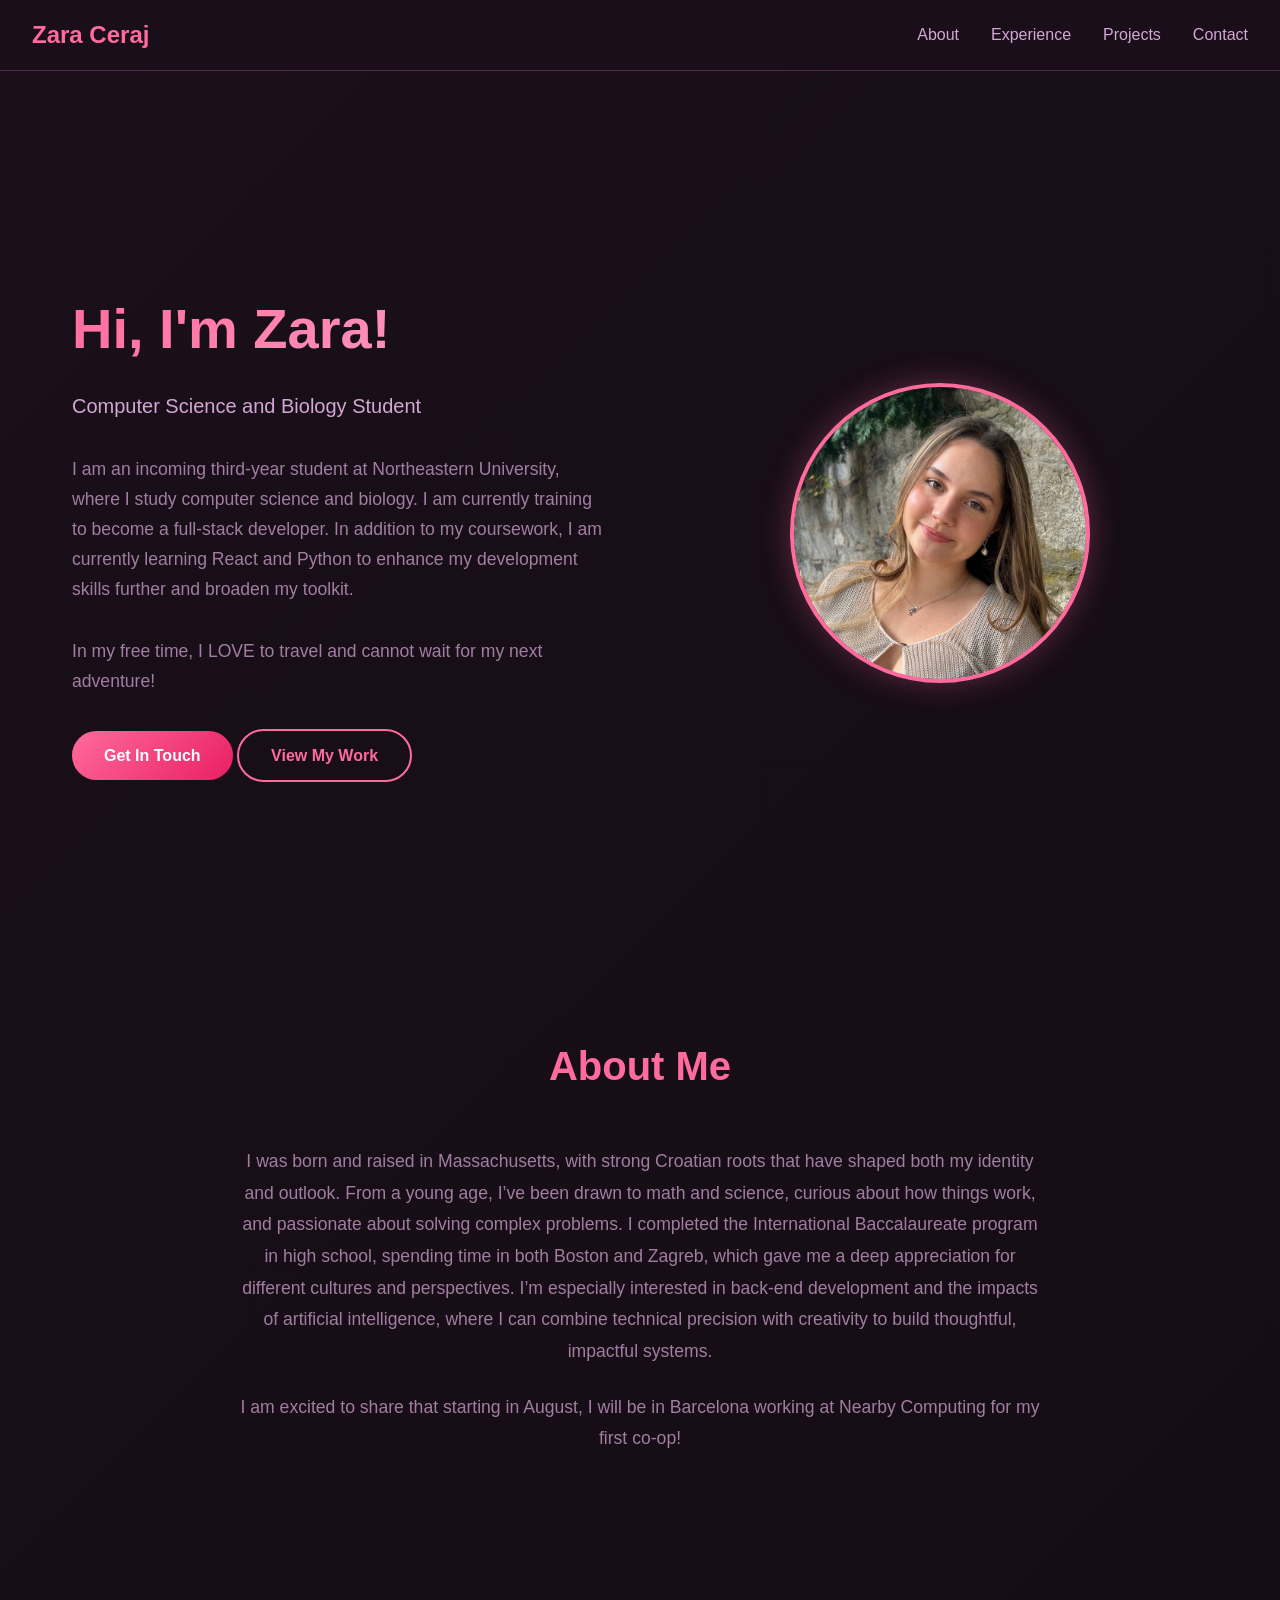
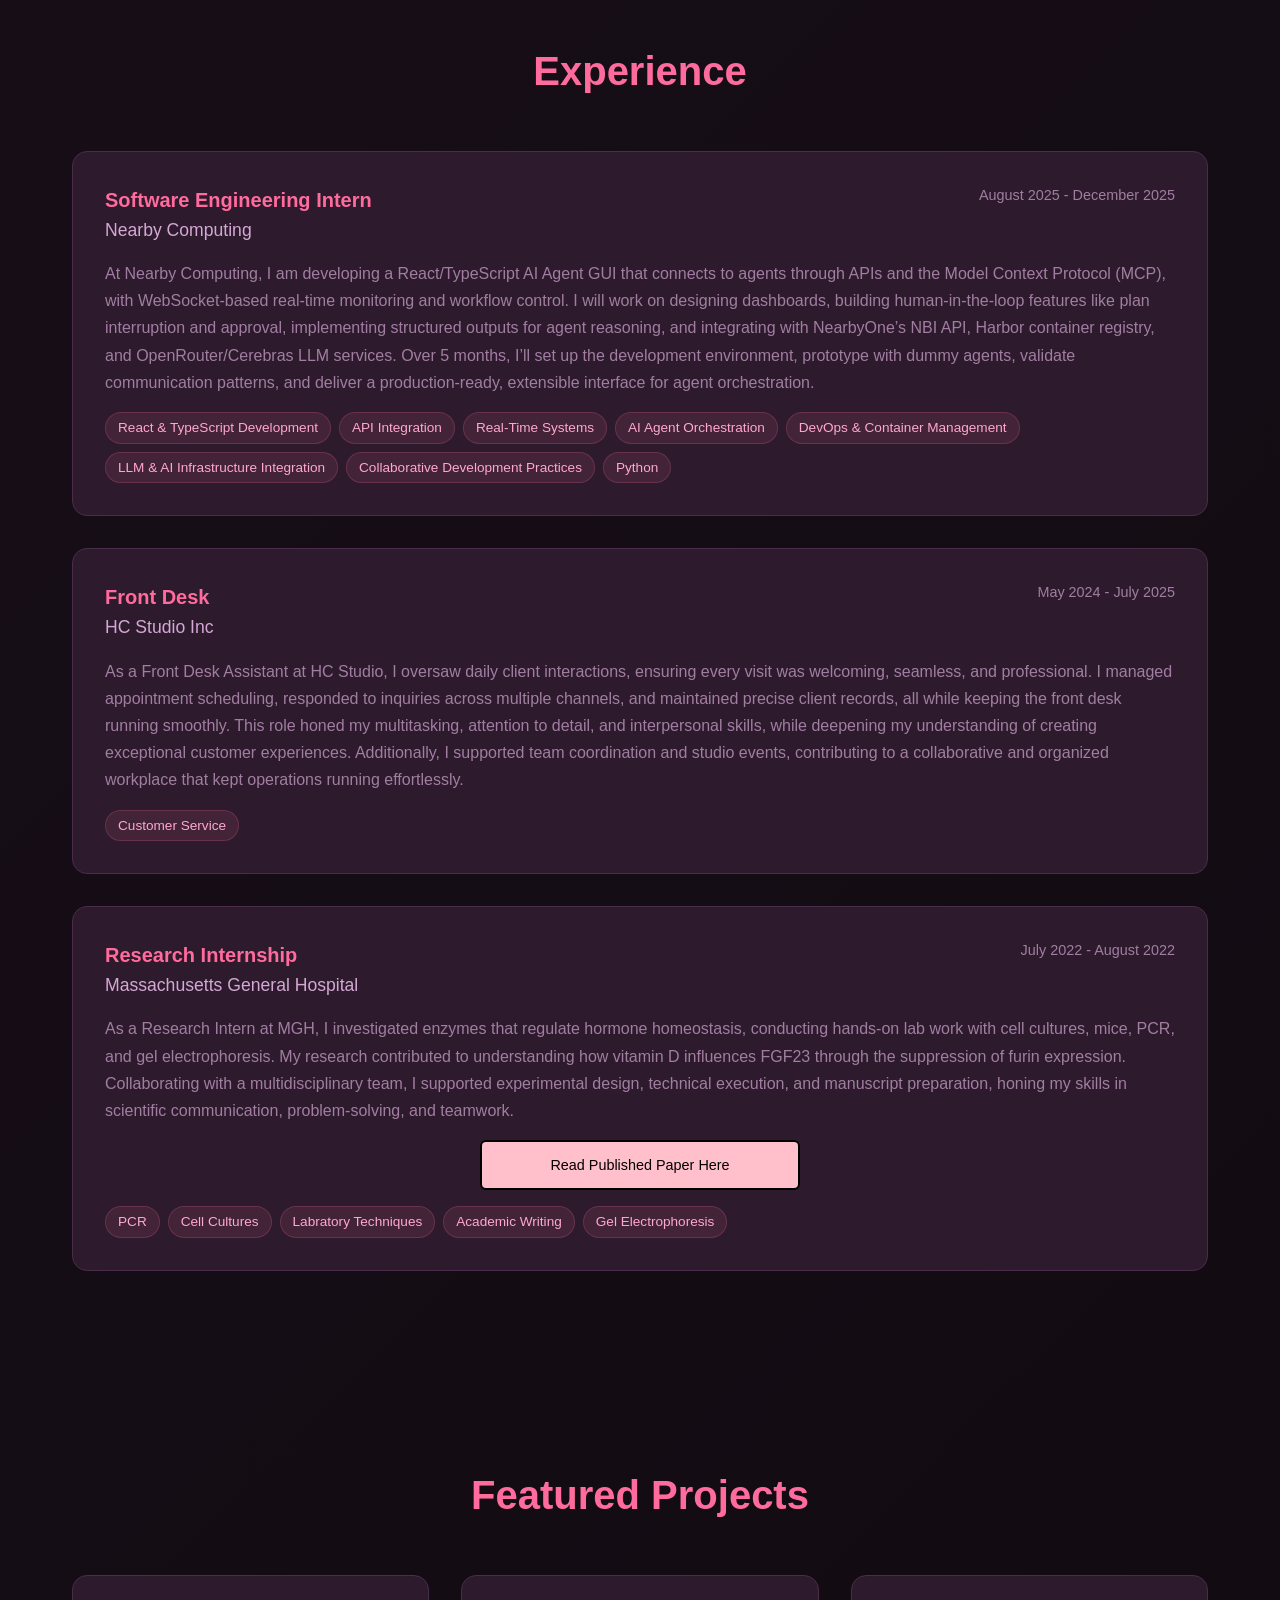
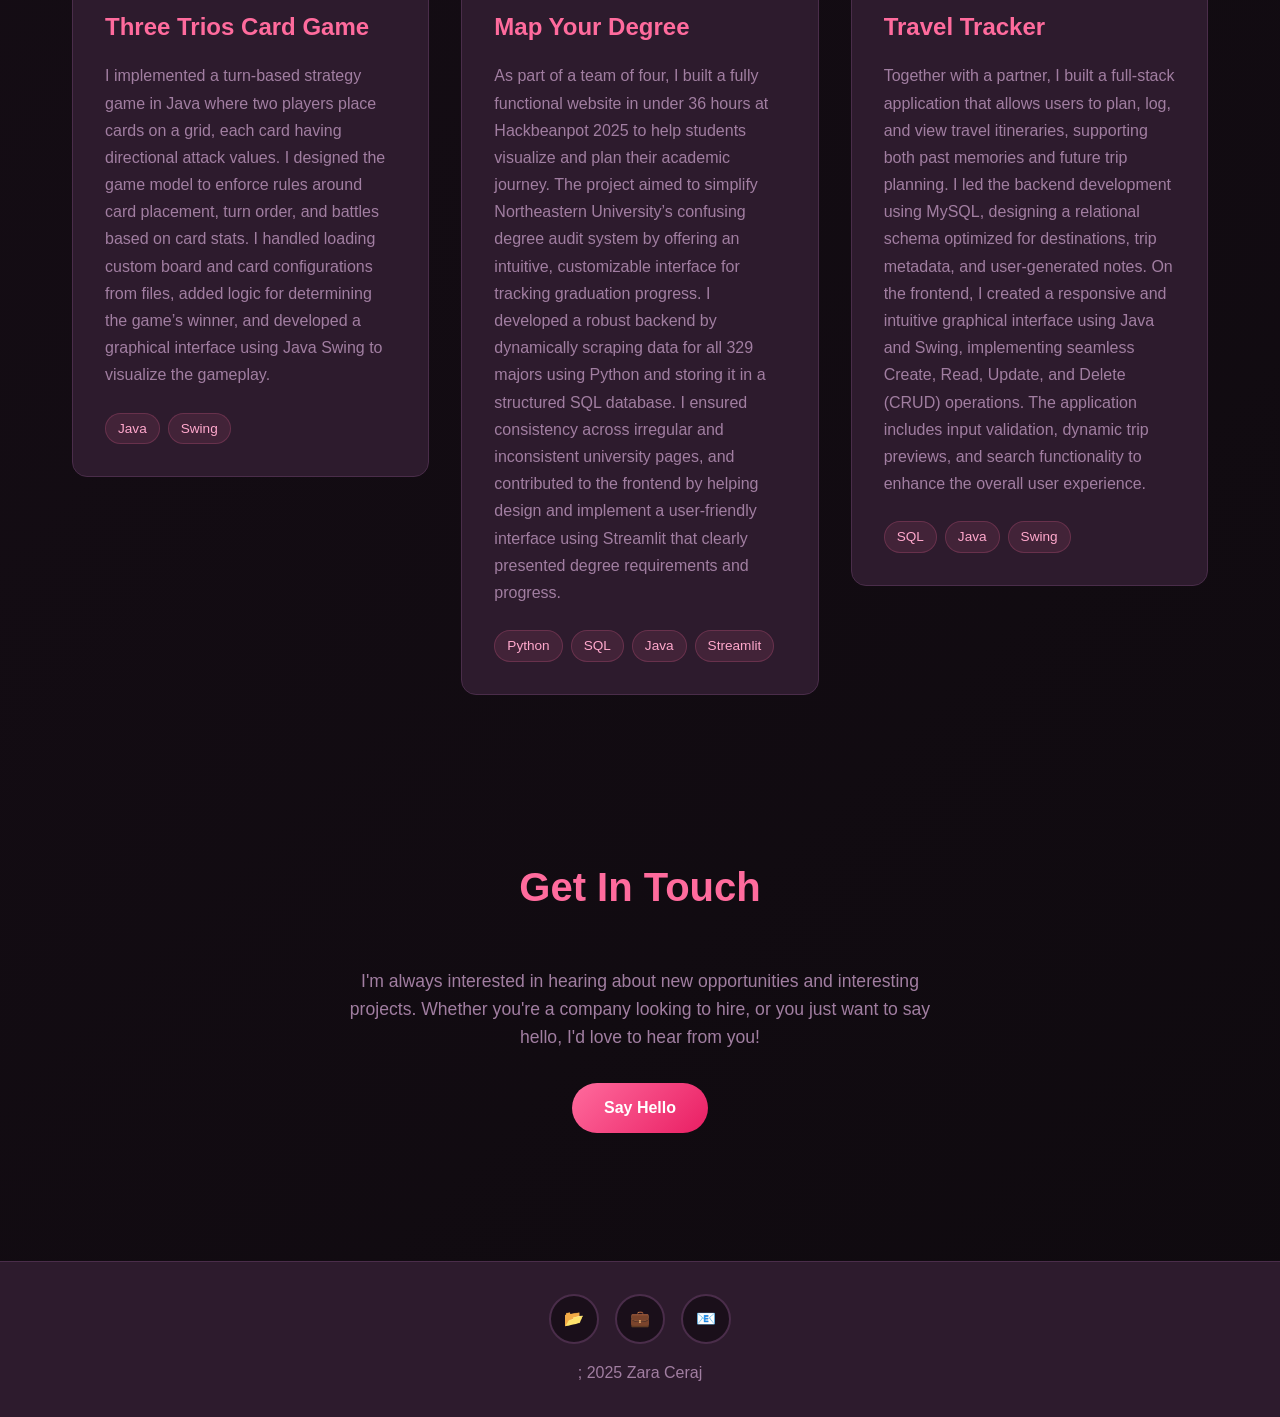
==== commit c5e238e9: "Update index.html" ====
--- a/index.html
+++ b/index.html
@@ -577,8 +577,15 @@
                         and deliver a production-ready, extensible interface for agent orchestration.
                     </div>
                     <div class="skills">
-                        <span class="skills-tag">JavaScript</span>
-                        <span class="skills-tag">Go</span>
+                        <span class="skills-tag">React & TypeScript Development</span>
+                        <span class="skills-tag">API Integration</span>
+                        <span class="skills-tag">Real-Time Systems</span>
+                        <span class="skills-tag">AI Agent Orchestration</span>
+                        <span class="skills-tag">DevOps & Container Management</span>
+                        <span class="skills-tag">LLM & AI Infrastructure Integration</span>
+                        <span class="skills-tag">Collaborative Development Practices</span>
+                        <span class="skills-tag">Python</span>
+                    
                     </div>
                 </div>
 
@@ -591,10 +598,13 @@
                         <div class="experience-date">May 2024 - July 2025</div>
                     </div>
                     <div class="experience-description">
-                        As a front desk assistant at HC Studio, I managed daily client-facing operations, ensuring a welcoming and efficient experience from check-in to service delivery.
-                        My responsibilities included scheduling appointments, handling inquiries across multiple communication channels, and maintaining accurate client records. 
-                        This role strengthened my multitasking abilities, attention to detail, and interpersonal skills while giving me insight into the importance of customer experience in service-oriented environments. 
-                        I also contributed to the smooth coordination of team activities and studio events, helping foster a supportive and organized workplace.
+                       As a Front Desk Assistant at HC Studio, I oversaw daily client interactions, 
+                        ensuring every visit was welcoming, seamless, and professional. 
+                        I managed appointment scheduling, responded to inquiries across multiple channels, and maintained precise client records, 
+                        all while keeping the front desk running smoothly. This role honed my multitasking, attention to detail, 
+                        and interpersonal skills, while deepening my understanding of creating exceptional customer experiences. 
+                        Additionally, I supported team coordination and studio events, 
+                        contributing to a collaborative and organized workplace that kept operations running effortlessly.
                     </div>
                     <div class="skills">
                         <span class="skills-tag">Customer Service</span>
@@ -610,9 +620,11 @@
                         <div class="experience-date"> July 2022 - August 2022</div>
                     </div>
                     <div class="experience-description">
-                        Conducted research on enzymes regulating hormone homeostasis, including lab work with cell cultures, mice, PCR, and gel electrophoresis.
-                        Contributed to insights on vitamin D's effect on FGF23 through the suppression of furin expression.
-                        Collaborated with a multidisciplinary team on experimental design, technical execution, and manuscript preparation, strengthening skills in scientific communication and teamwork.
+                       As a Research Intern at MGH, I investigated enzymes that regulate hormone homeostasis, 
+                        conducting hands-on lab work with cell cultures, mice, PCR, and gel electrophoresis. 
+                        My research contributed to understanding how vitamin D influences FGF23 through the suppression of furin expression.
+                        Collaborating with a multidisciplinary team, I supported experimental design, technical execution, 
+                        and manuscript preparation, honing my skills in scientific communication, problem-solving, and teamwork.
                     </div>
                    <div class="social-links">
                       <a href="https://pmc.ncbi.nlm.nih.gov/articles/PMC10544208/" class="long-rectangle-button" target="_blank">
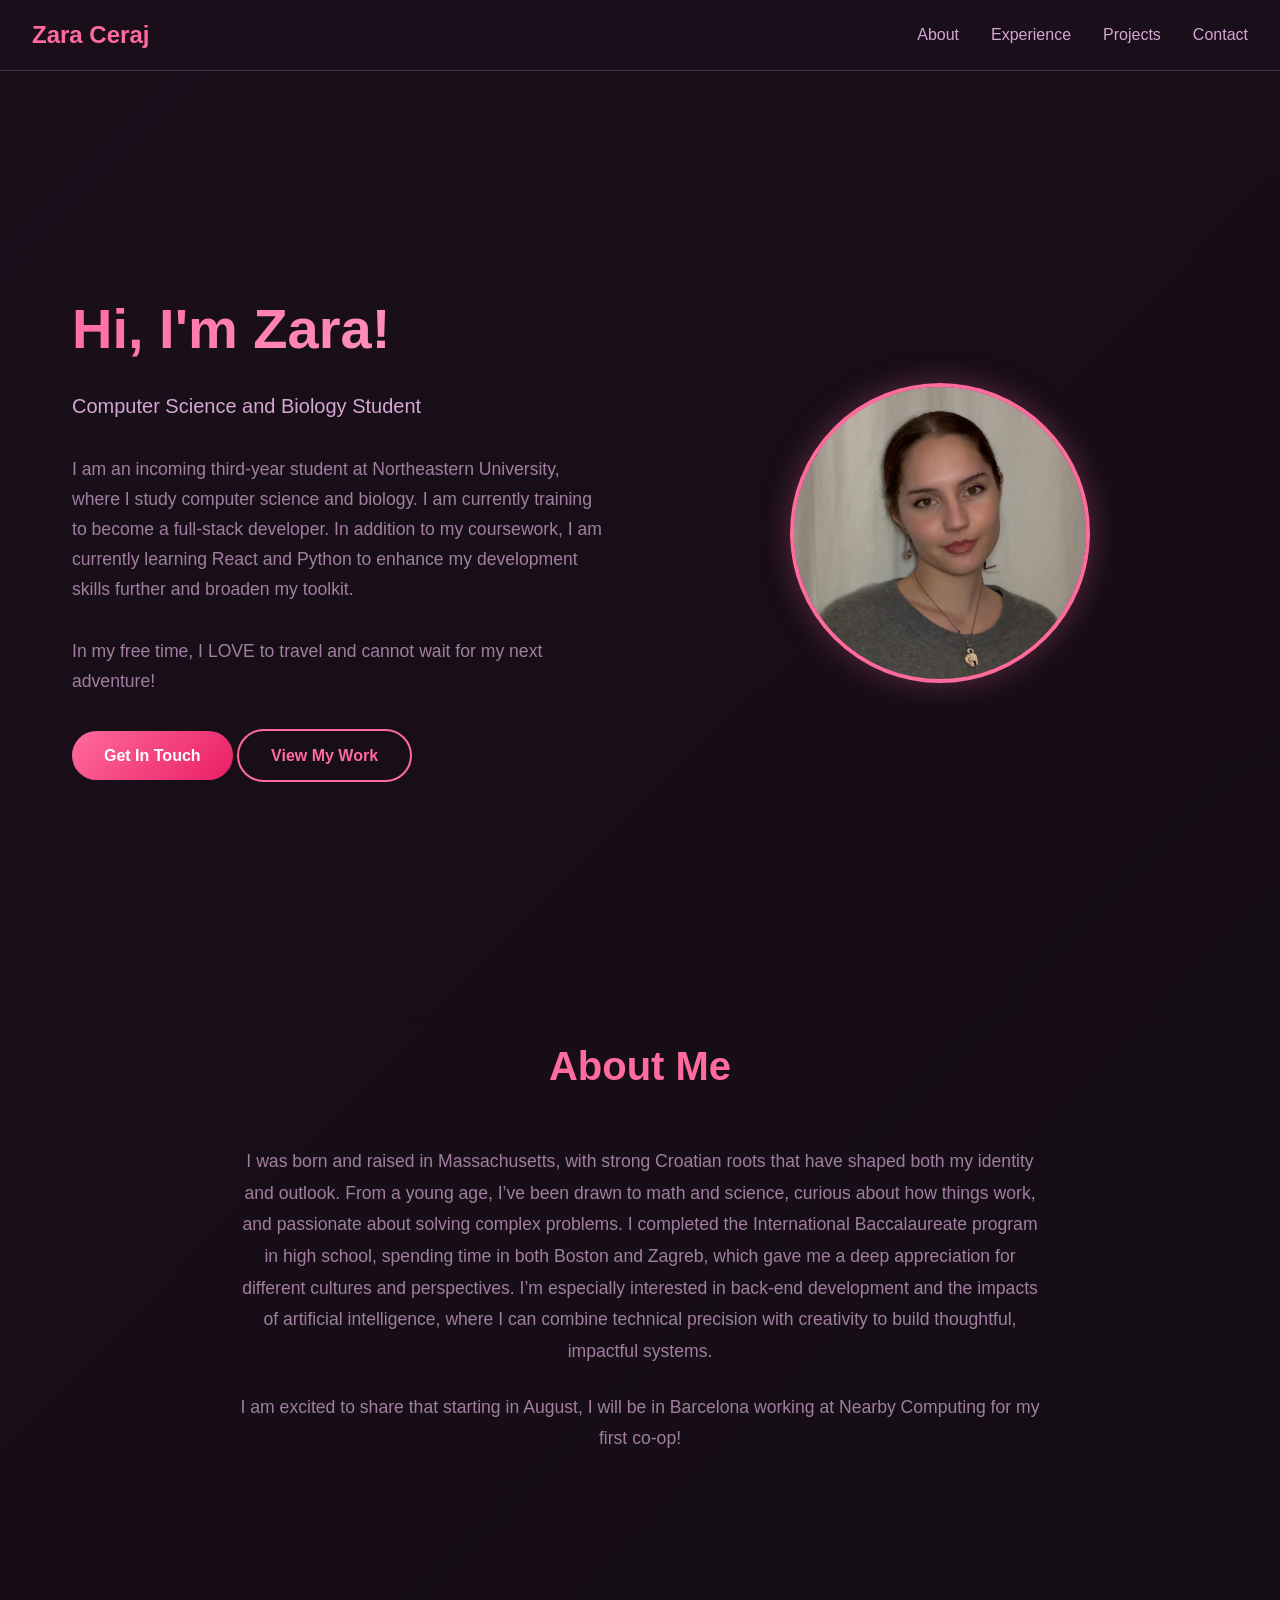
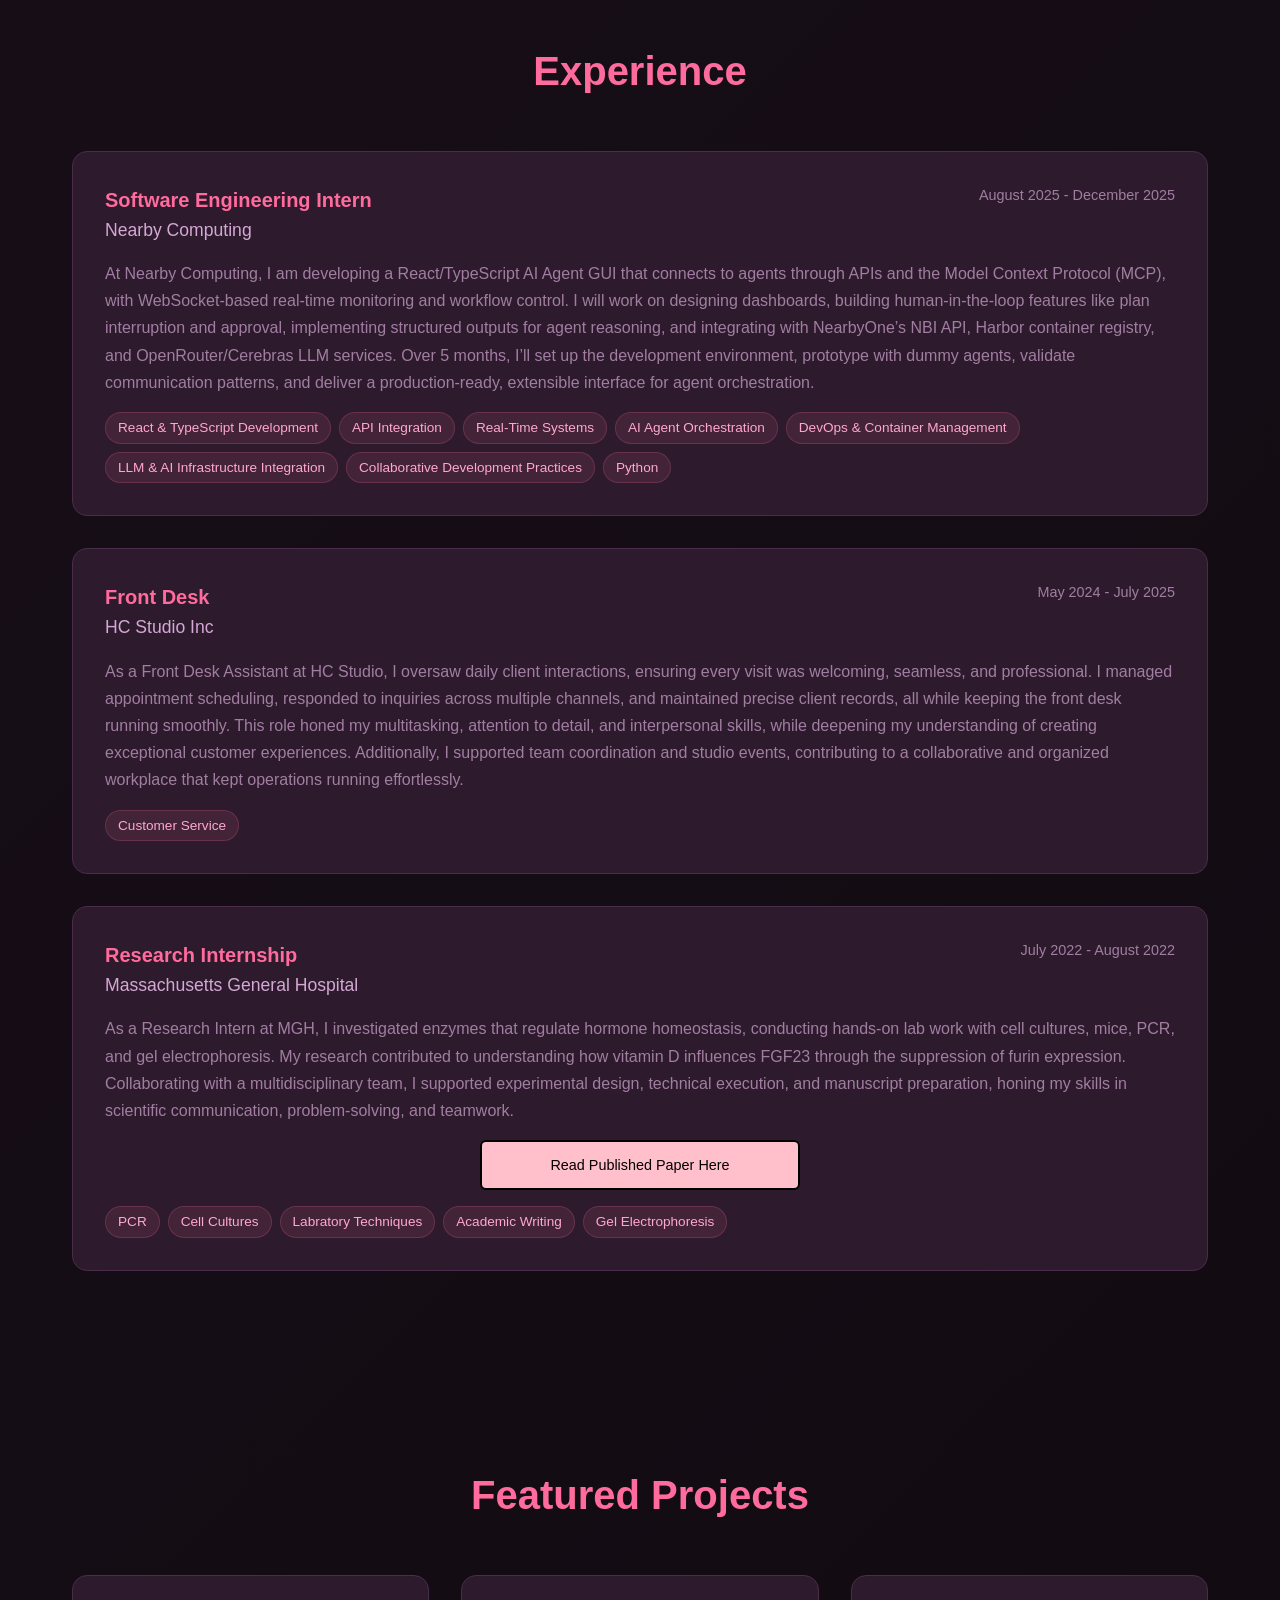
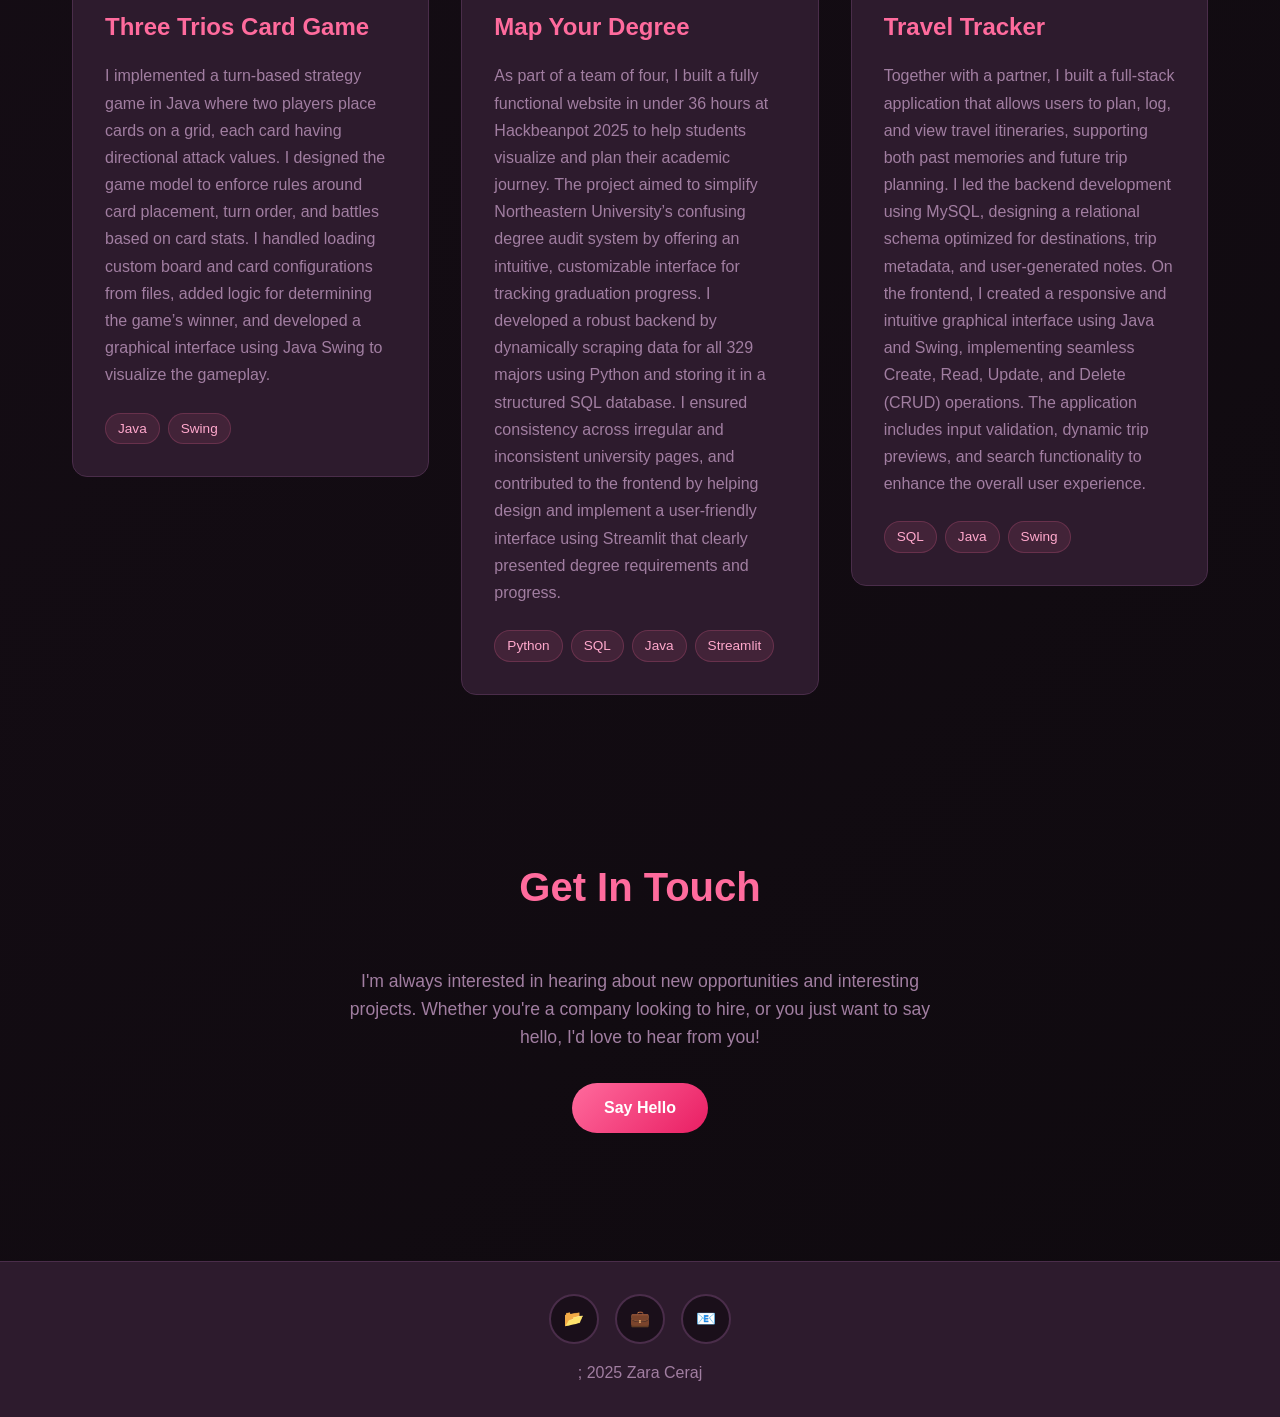
==== commit 73438ecd: "Update profile picture source in index.html" ====
--- a/index.html
+++ b/index.html
@@ -534,7 +534,7 @@
                         </div>
                     <div class="profile-section">
                         <div class="profile-picture">
-                            <img src="zaraheadshot.jpg" alt="Profile picture" />
+                            <img src="greysweaterheadshot2.jpg" alt="Profile picture" />
                         </div>
                     </div>
                 </div>
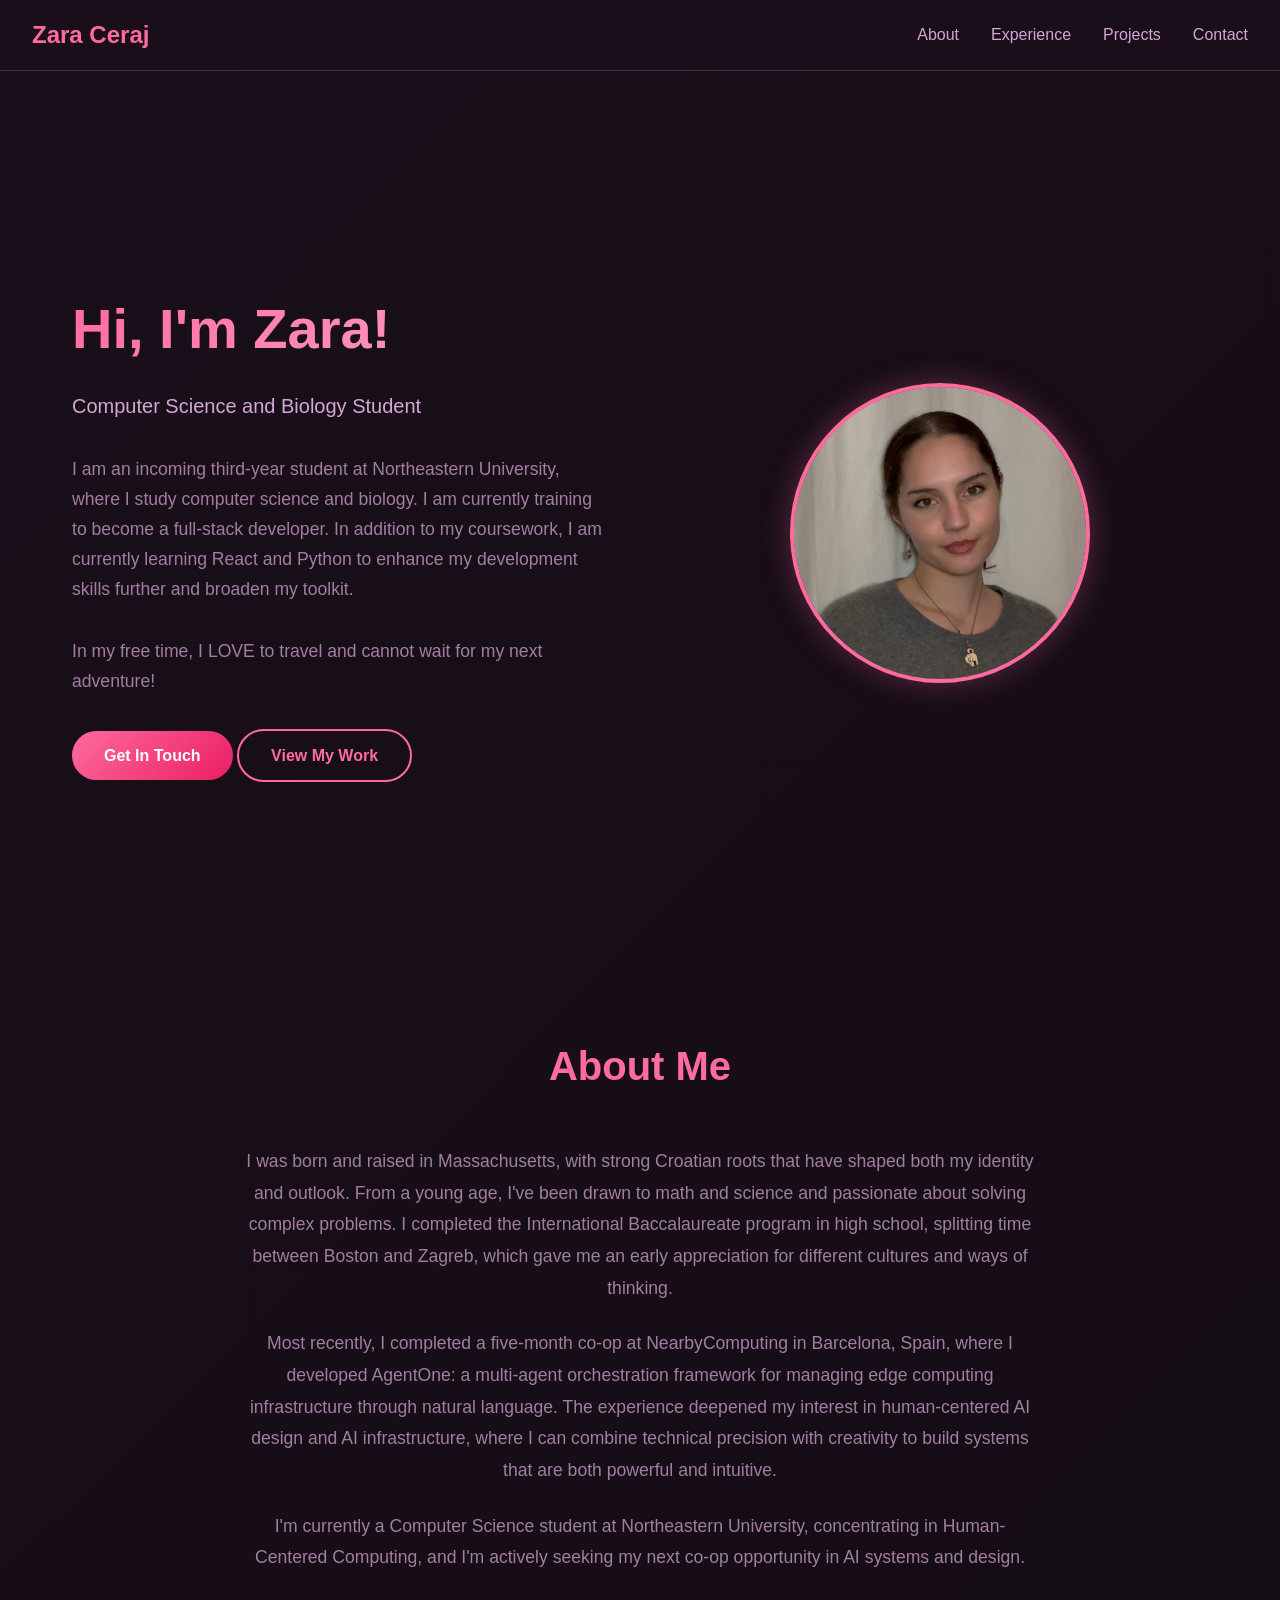
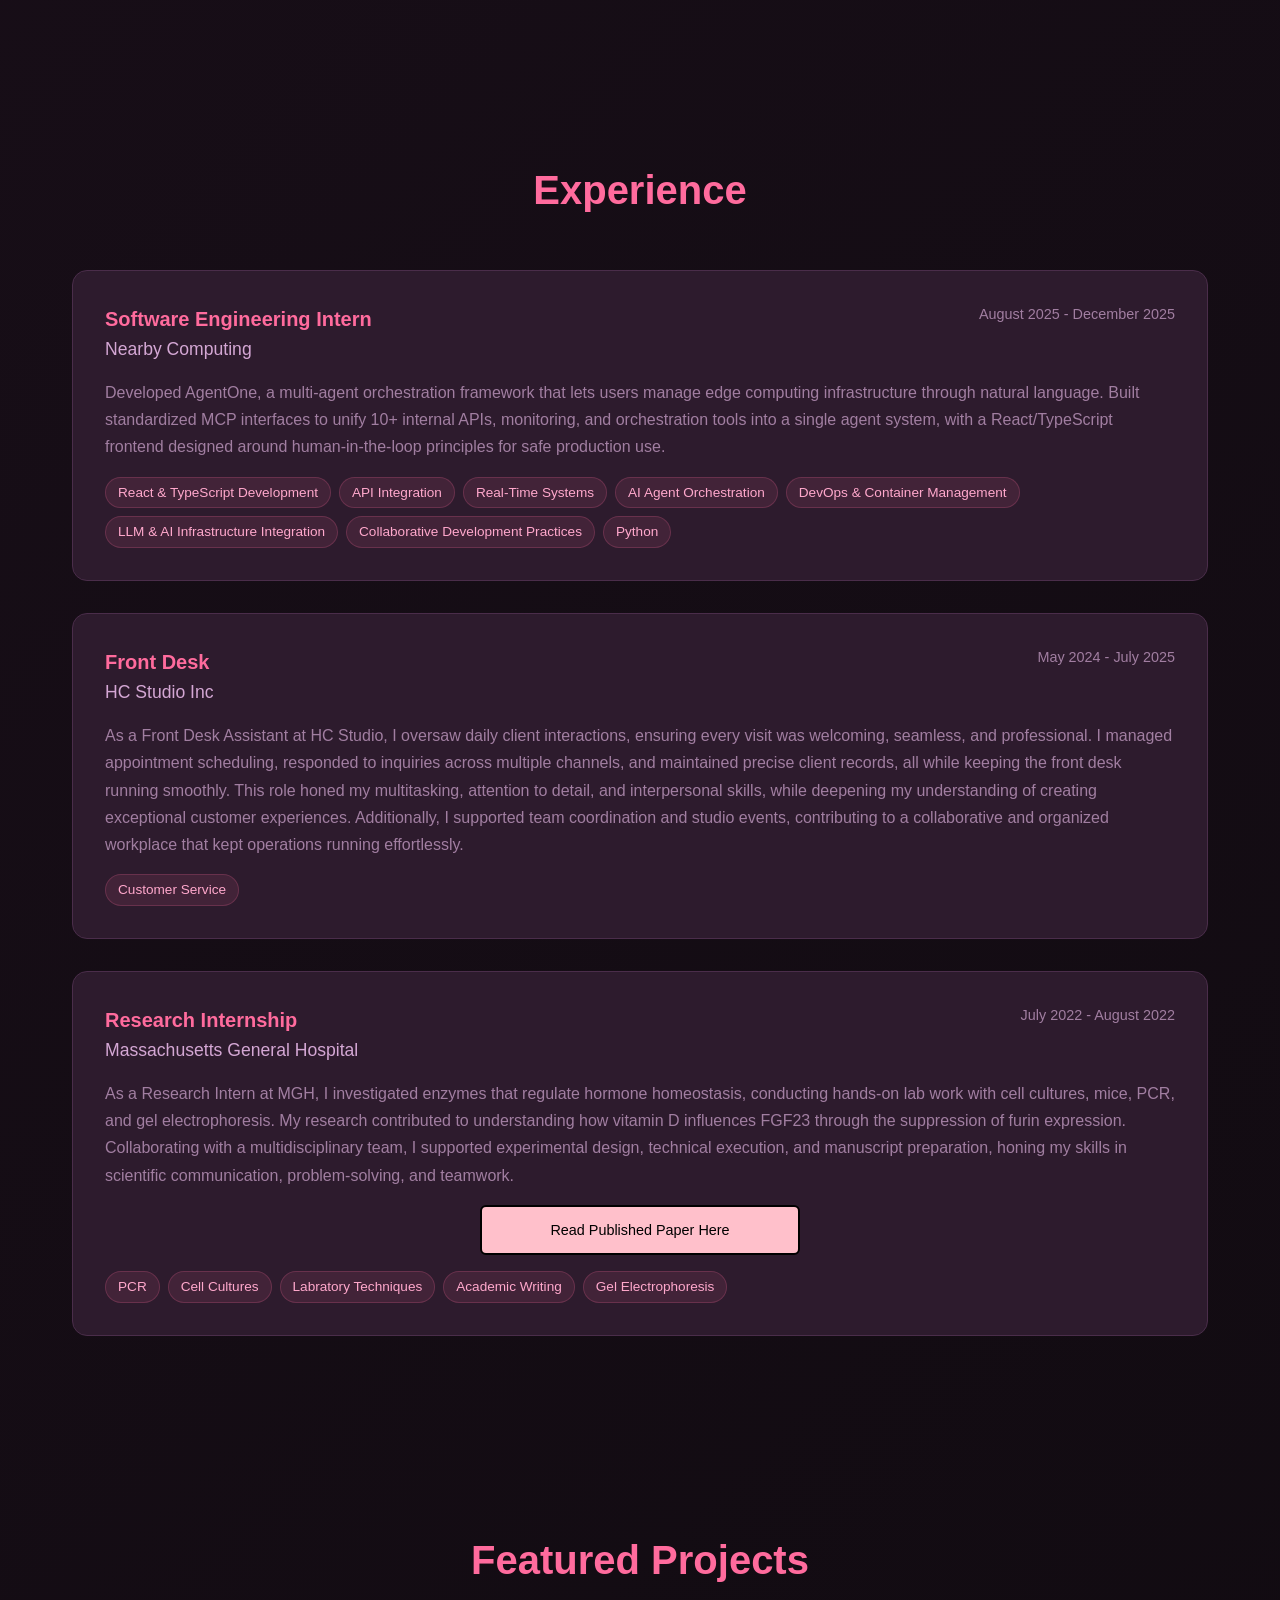
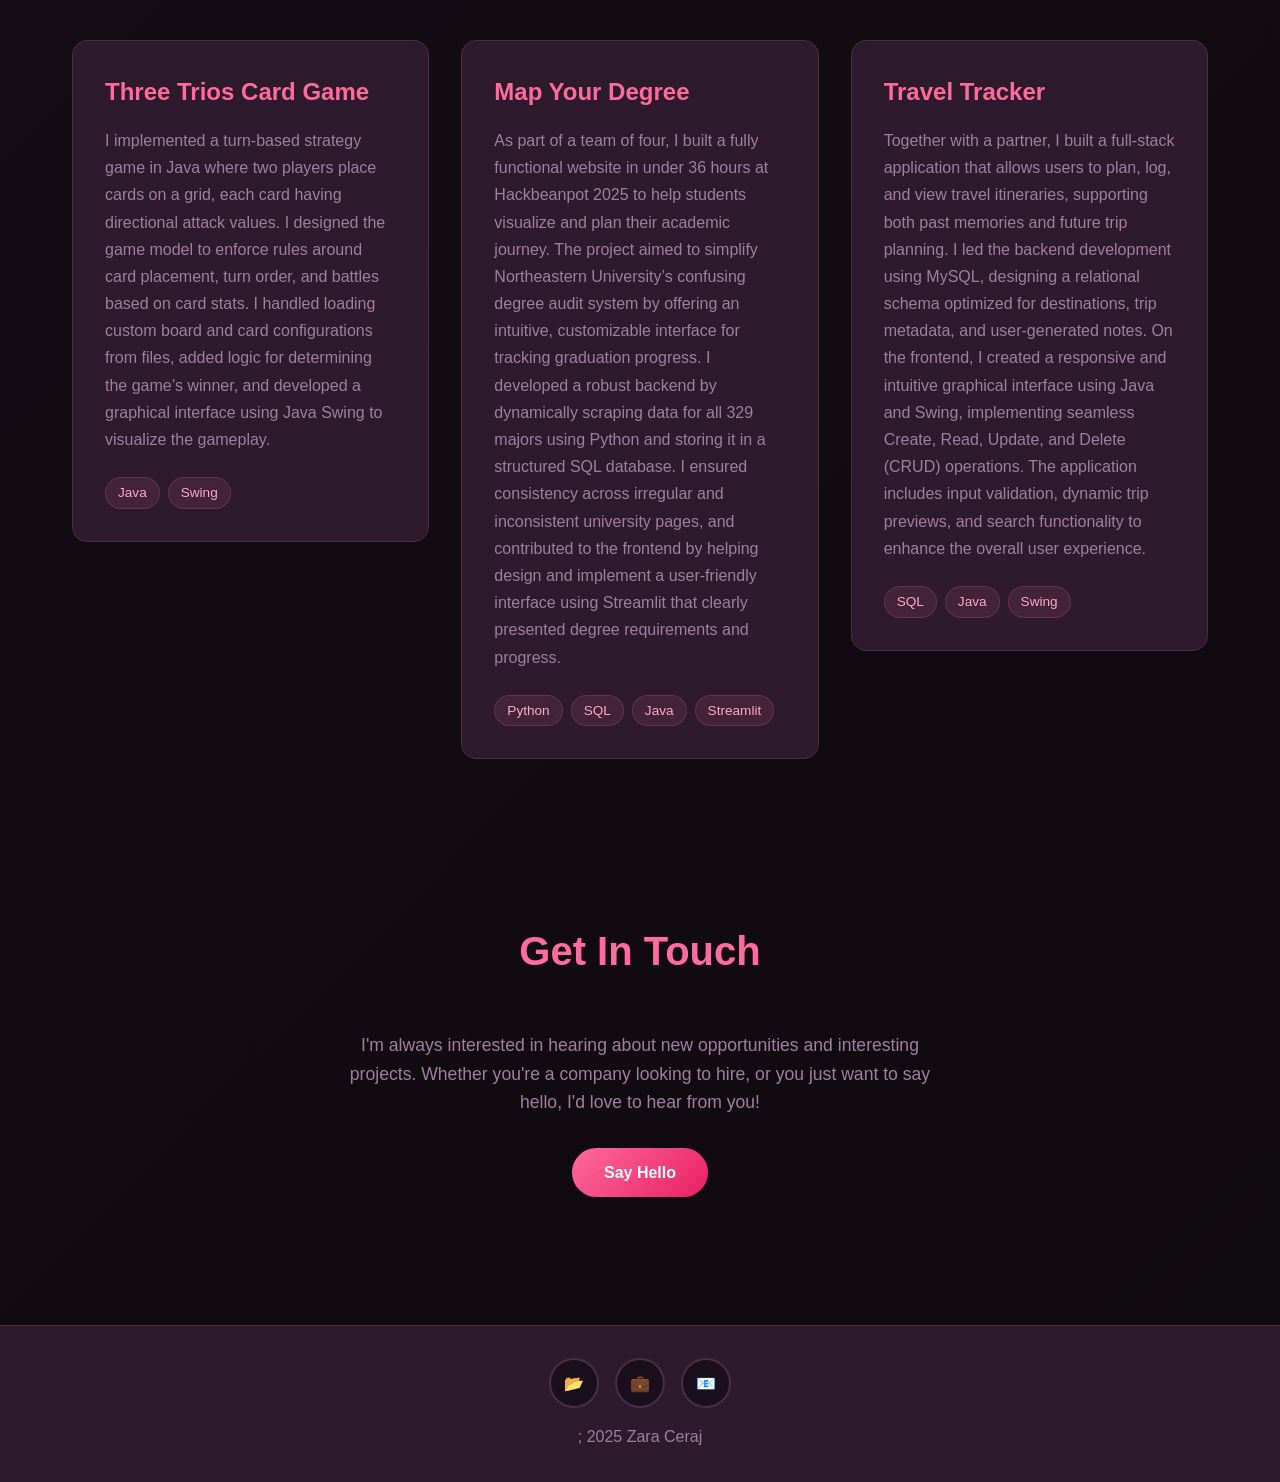
==== commit 25839d1a: "Revise About Me section and experience description Updated personal and professional experience deta" ====
--- a/index.html
+++ b/index.html
@@ -546,11 +546,17 @@
                 <h2 class="section-title fade-in">About Me</h2>
                 <div class="about-content fade-in">
                     <p>I was born and raised in Massachusetts, with strong Croatian roots that have shaped both my identity and outlook. 
-                        From a young age, I’ve been drawn to math and science, curious about how things work, and passionate about solving complex problems. 
-                        I completed the International Baccalaureate program in high school, spending time in both Boston and Zagreb, which gave me a deep appreciation 
-                        for different cultures and perspectives. I’m especially interested in back-end development and the impacts of artificial intelligence, 
-                        where I can combine technical precision with creativity to build thoughtful, impactful systems.
-                    <p>I am excited to share that starting in August, I will be in Barcelona working at Nearby Computing for my first co-op!
+                        From a young age, I've been drawn to math and science and passionate about solving complex problems. 
+                        I completed the International Baccalaureate program in high school, splitting time between Boston and Zagreb, 
+                        which gave me an early appreciation for different cultures and ways of thinking.
+                        
+                    <p>Most recently, I completed a five-month co-op at NearbyComputing in Barcelona, Spain, 
+                        where I developed AgentOne: a multi-agent orchestration framework for managing edge computing infrastructure through natural language. 
+                        The experience deepened my interest in human-centered AI design and AI infrastructure, 
+                        where I can combine technical precision with creativity to build systems that are both powerful and intuitive.
+
+                <p>I'm currently a Computer Science student at Northeastern University, concentrating in Human-Centered Computing, 
+                    and I'm actively seeking my next co-op opportunity in AI systems and design.
                 </div>
             </div>
         </section>
@@ -568,13 +574,10 @@
                         <div class="experience-date">August 2025 - December 2025</div>
                     </div>
                     <div class="experience-description">
-                        At Nearby Computing, I am developing a React/TypeScript AI Agent GUI that connects to agents through APIs and the Model Context 
-                        Protocol (MCP), with WebSocket-based real-time monitoring and workflow control. 
-                        I will work on designing dashboards, building human-in-the-loop features like plan interruption and approval, 
-                        implementing structured outputs for agent reasoning, 
-                        and integrating with NearbyOne’s NBI API, Harbor container registry, and OpenRouter/Cerebras LLM services. 
-                        Over 5 months, I’ll set up the development environment, prototype with dummy agents, validate communication patterns,
-                        and deliver a production-ready, extensible interface for agent orchestration.
+                        Developed AgentOne, a multi-agent orchestration framework that lets users manage edge computing infrastructure 
+                        through natural language. Built standardized MCP interfaces to unify 10+ 
+                        internal APIs, monitoring, and orchestration tools into a single agent system, 
+                        with a React/TypeScript frontend designed around human-in-the-loop principles for safe production use.
                     </div>
                     <div class="skills">
                         <span class="skills-tag">React & TypeScript Development</span>
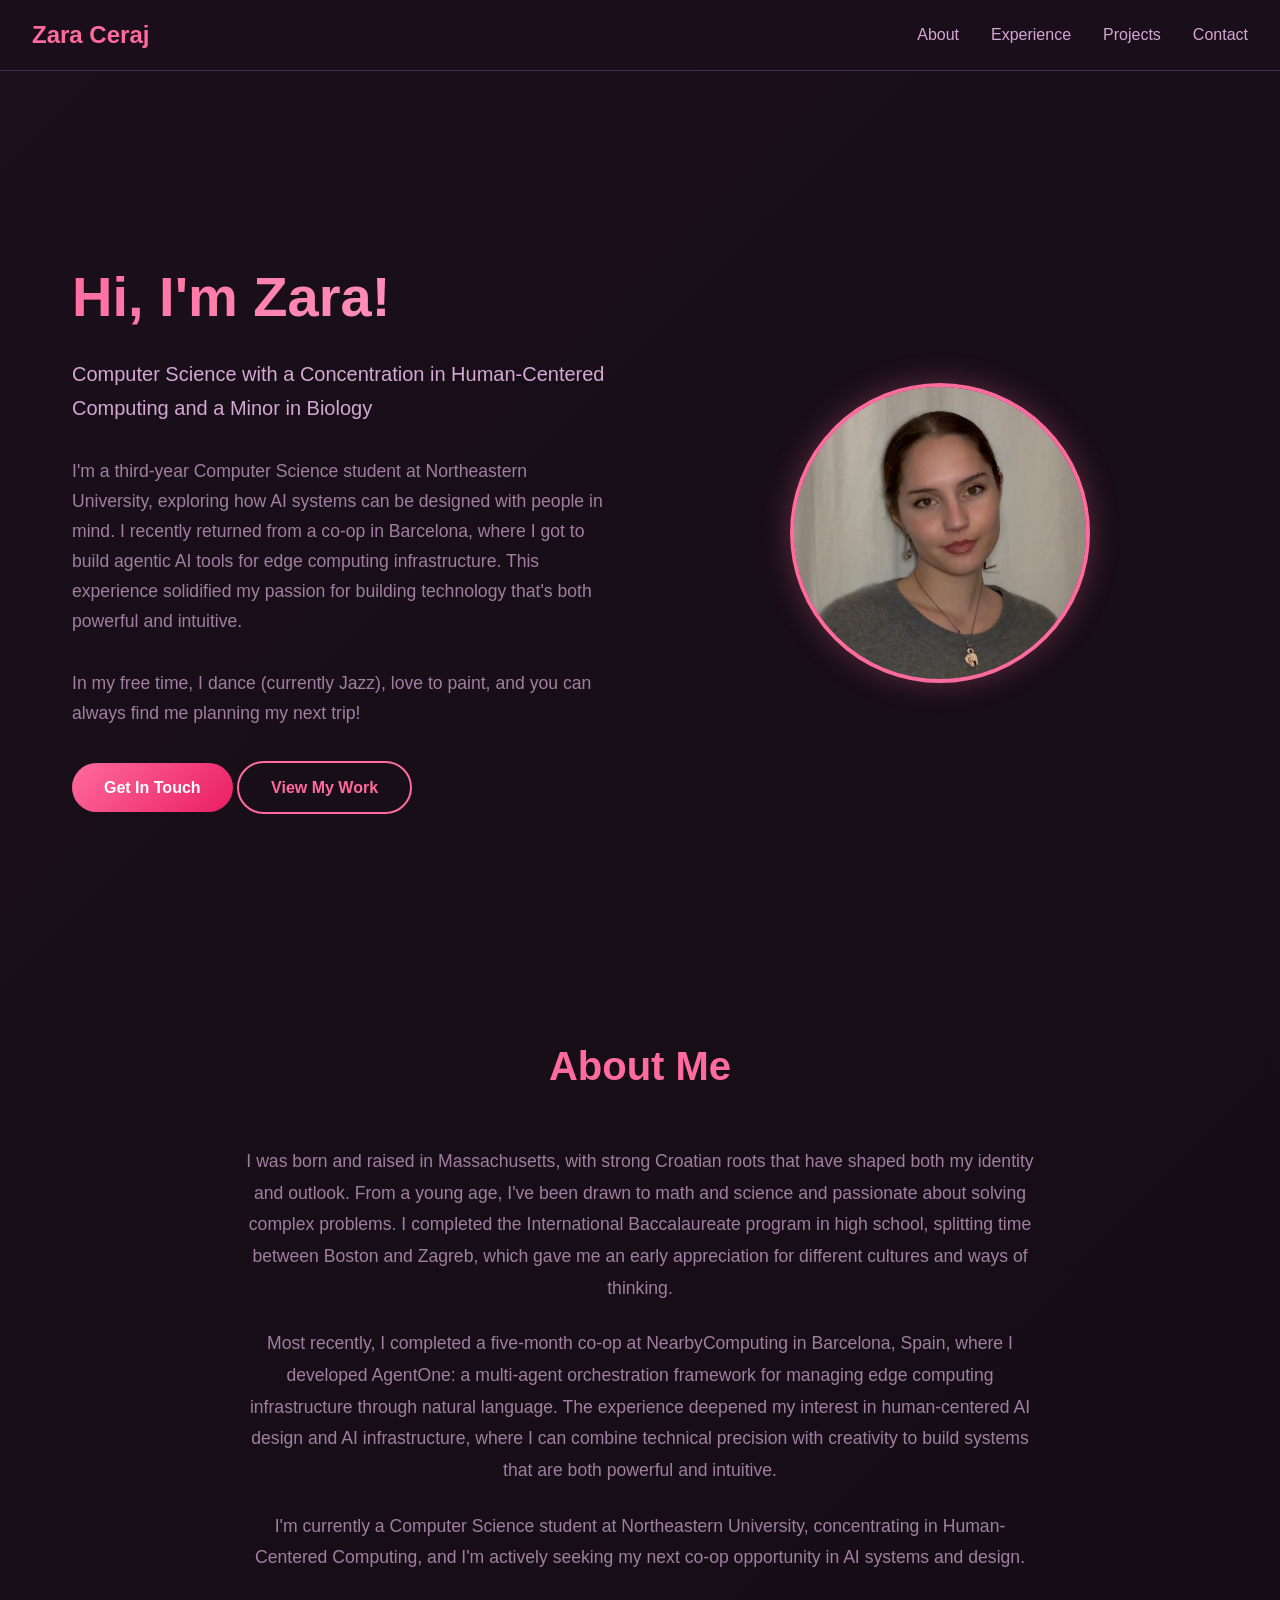
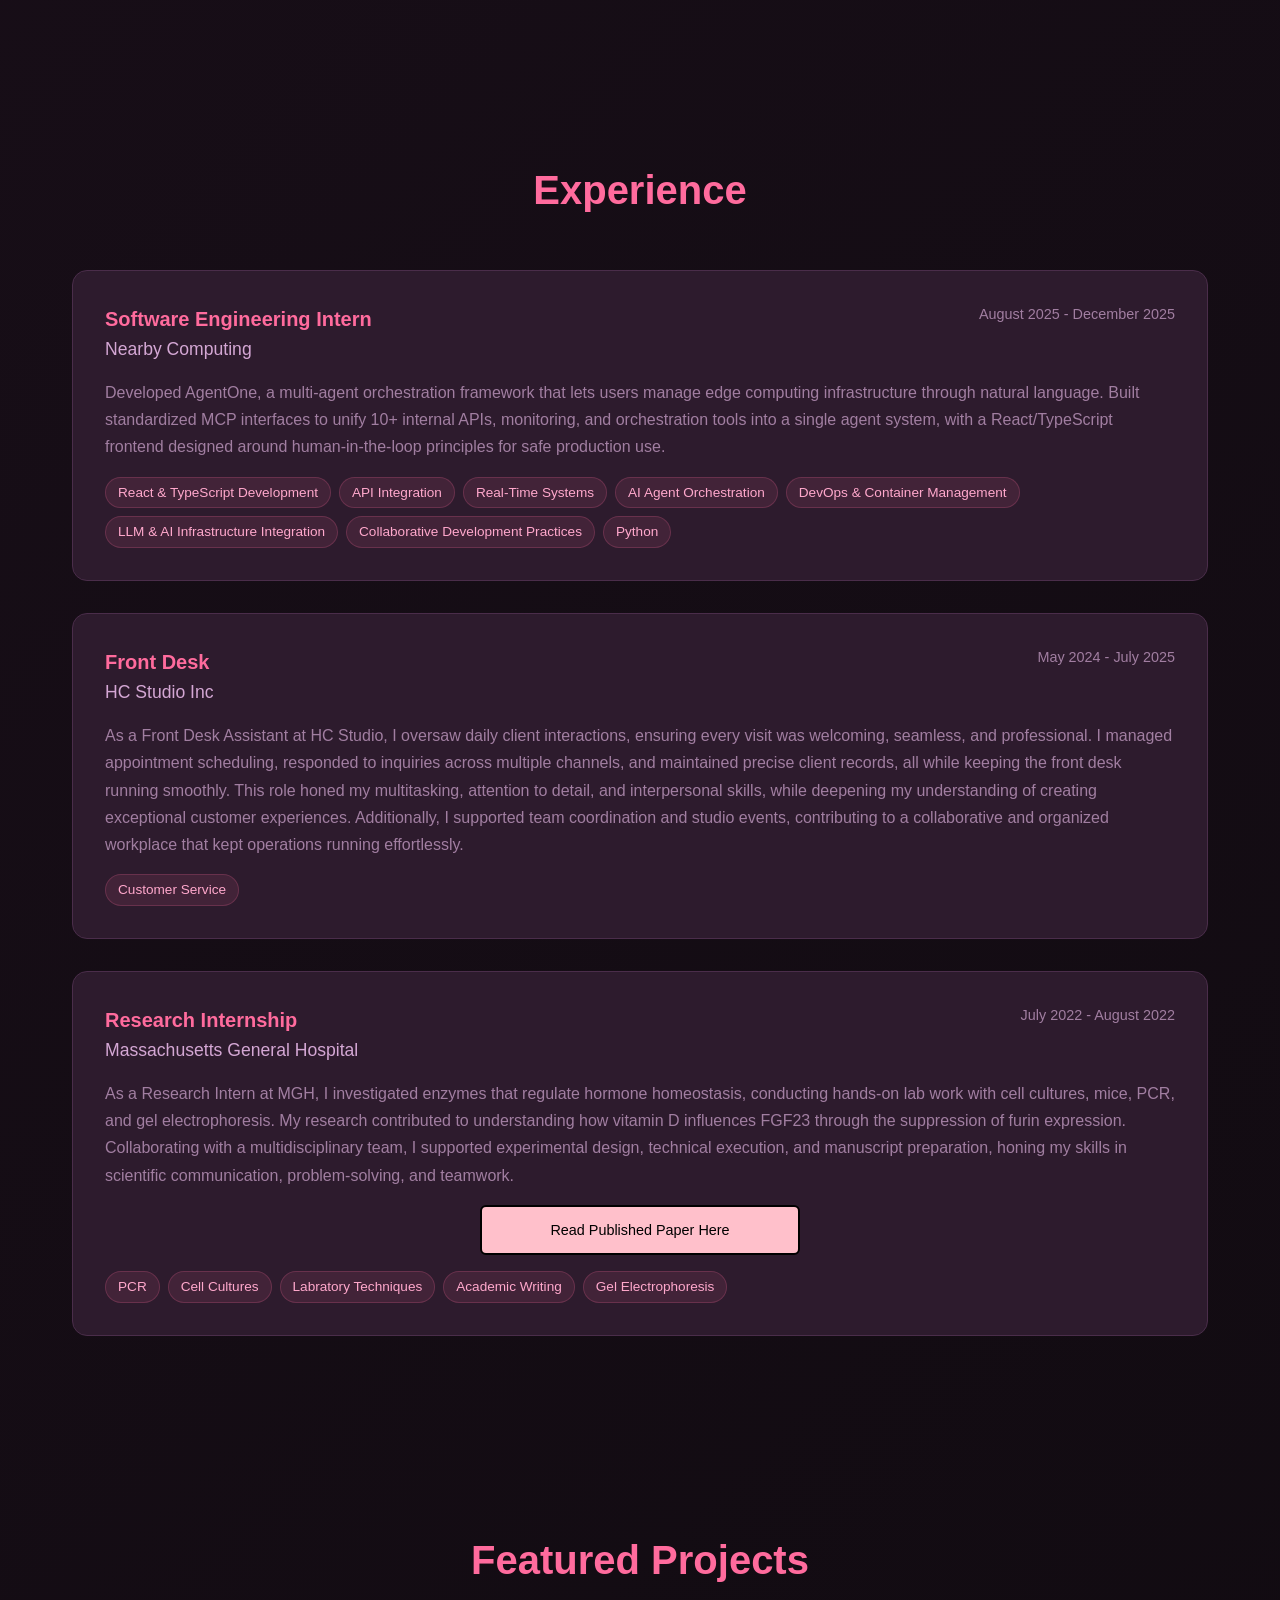
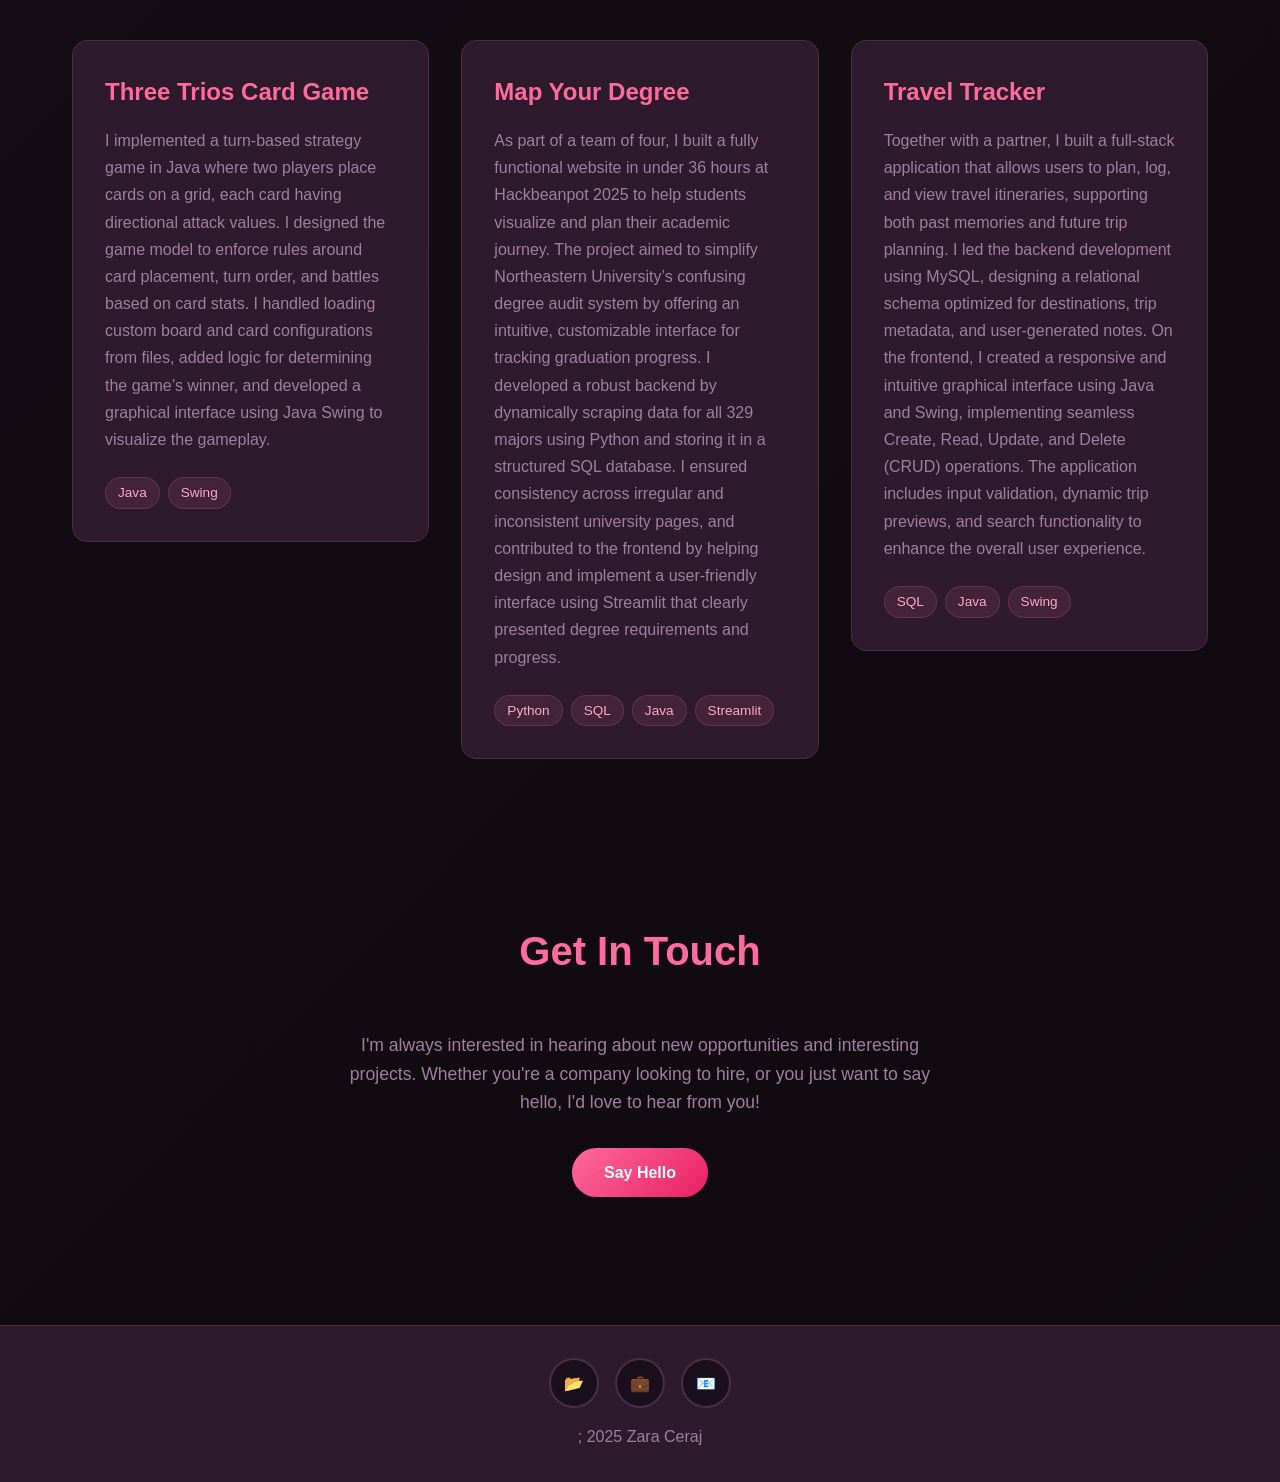
==== commit fb8594f0: "Update personal introduction in index.html" ====
--- a/index.html
+++ b/index.html
@@ -522,11 +522,11 @@
                 <div class="hero-content fade-in">
                     <div class="hero-text">
                         <h1>Hi, I'm Zara!</h1>
-                        <p class="subtitle">Computer Science and Biology Student</p>
-                        <p>I am an incoming third-year student at Northeastern University, where I study computer science and biology. 
-                            I am currently training to become a full-stack developer. 
-                            In addition to my coursework, I am currently learning React and Python to enhance my development skills further and broaden my toolkit.
-                        <p> In my free time, I LOVE to travel and cannot wait for my next adventure! 
+                        <p class="subtitle">Computer Science with a Concentration in Human-Centered Computing and a Minor in Biology</p>
+                        <p>I'm a third-year Computer Science student at Northeastern University, exploring how AI systems can be designed with people in mind. 
+                            I recently returned from a co-op in Barcelona, where I got to build agentic AI tools for edge computing infrastructure. 
+                            This experience solidified my passion for building technology that's both powerful and intuitive.
+                        <p> In my free time, I dance (currently Jazz), love to paint, and you can always find me planning my next trip! 
                         <div class="buttons">
                             <a href="#contact" class="btn btn-primary">Get In Touch</a>
                             <a href="#projects" class="btn btn-secondary">View My Work</a>
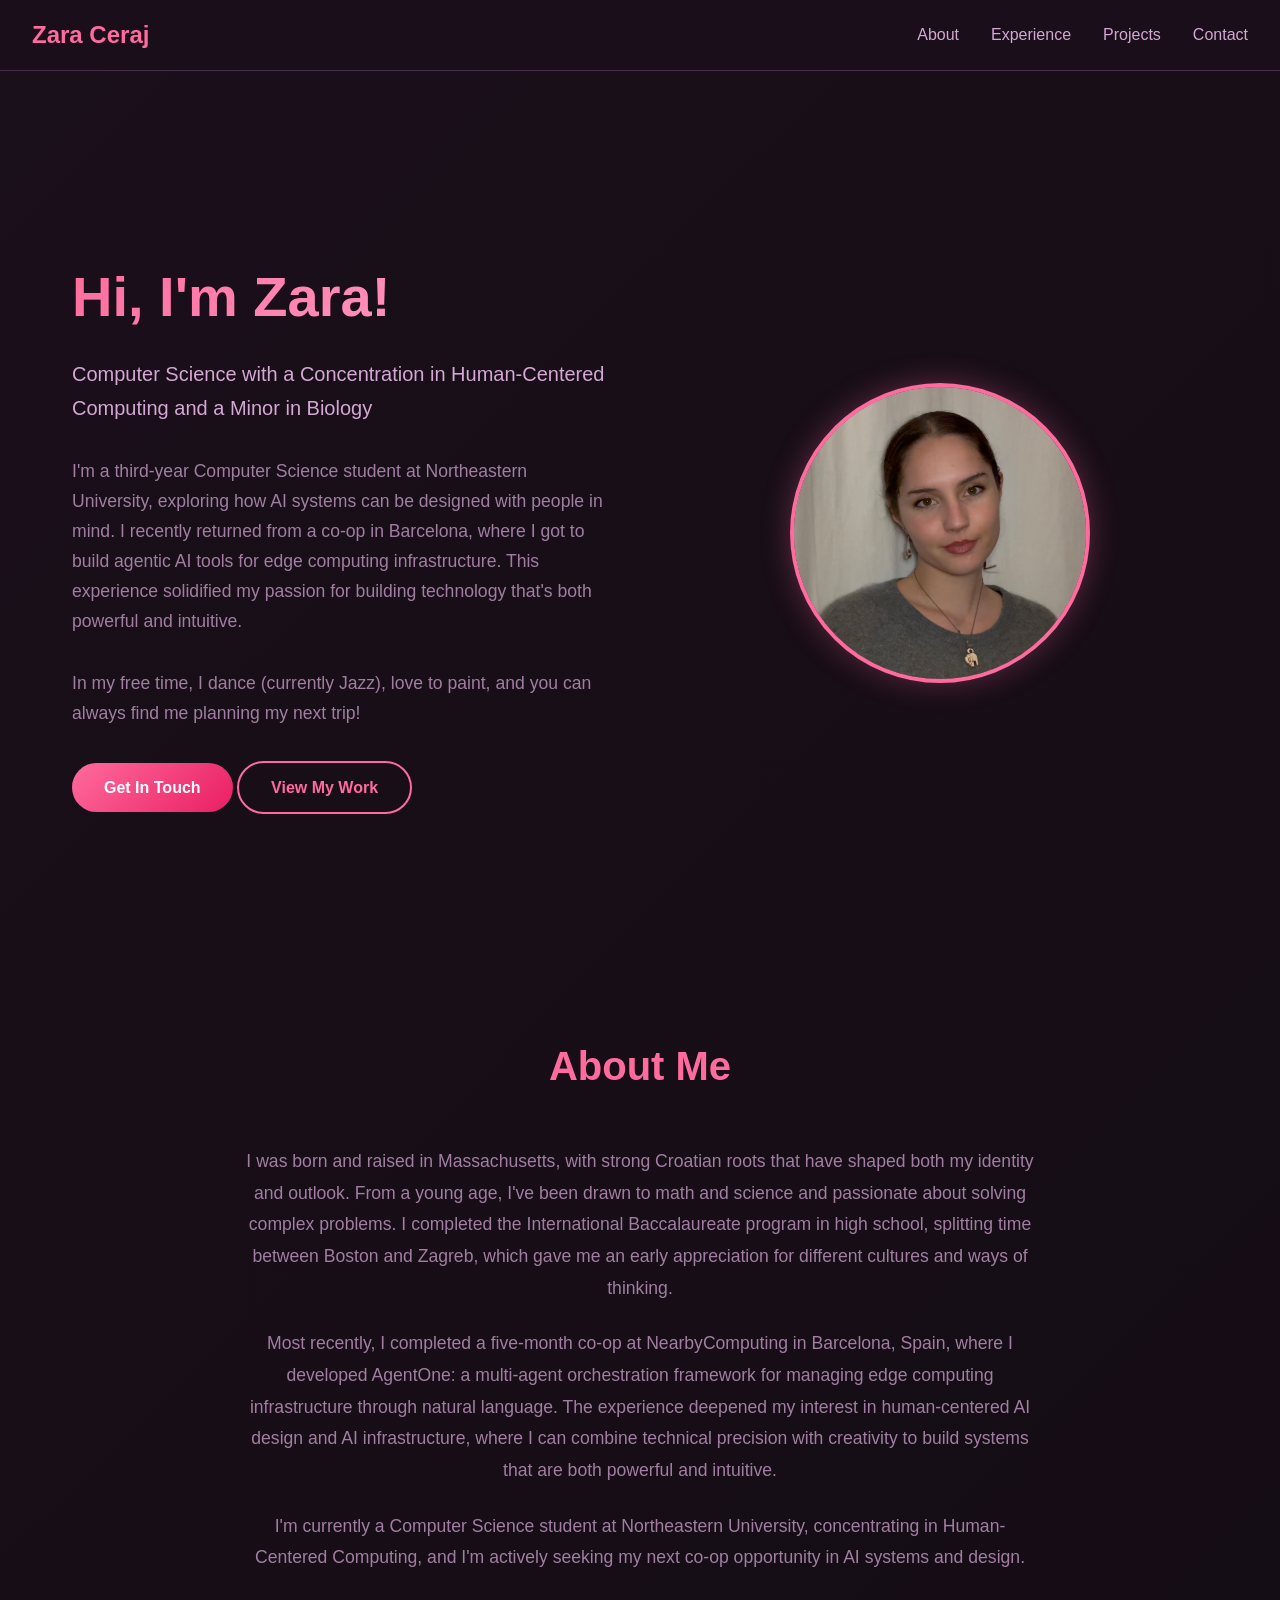
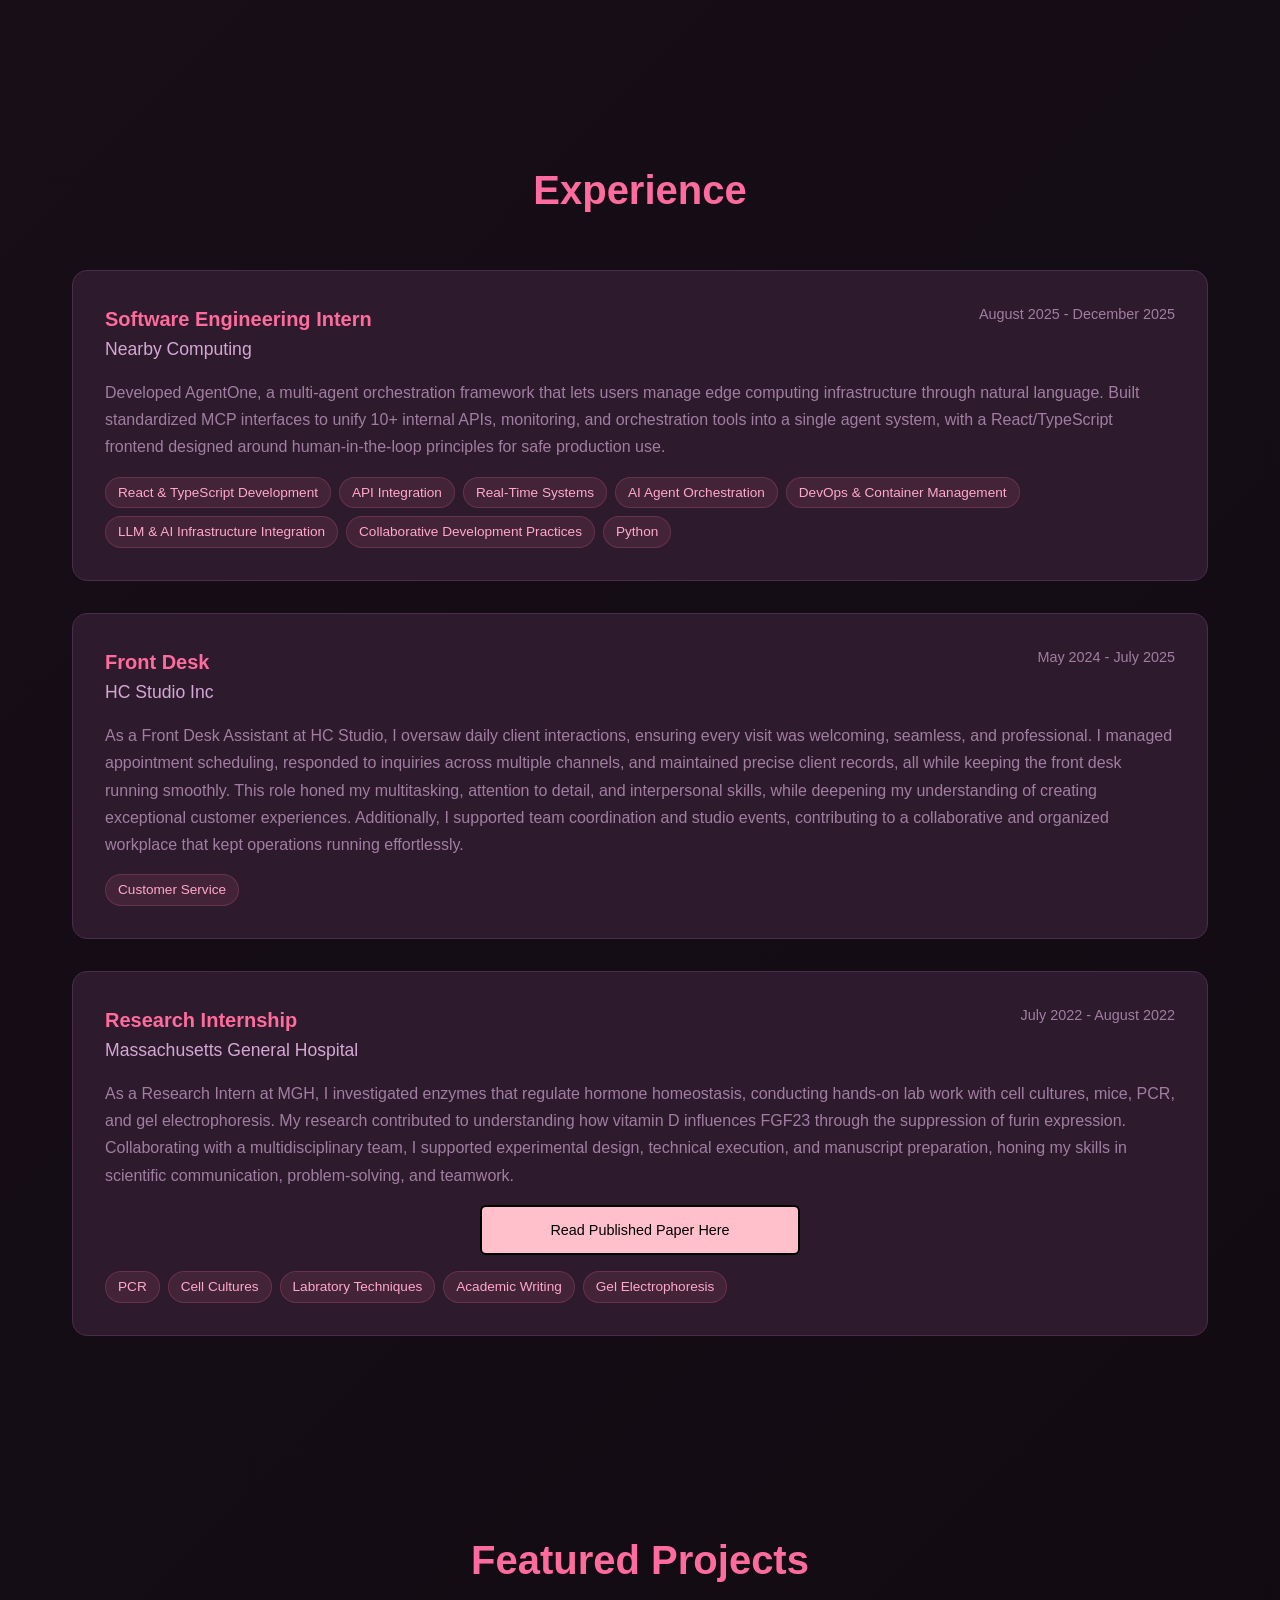
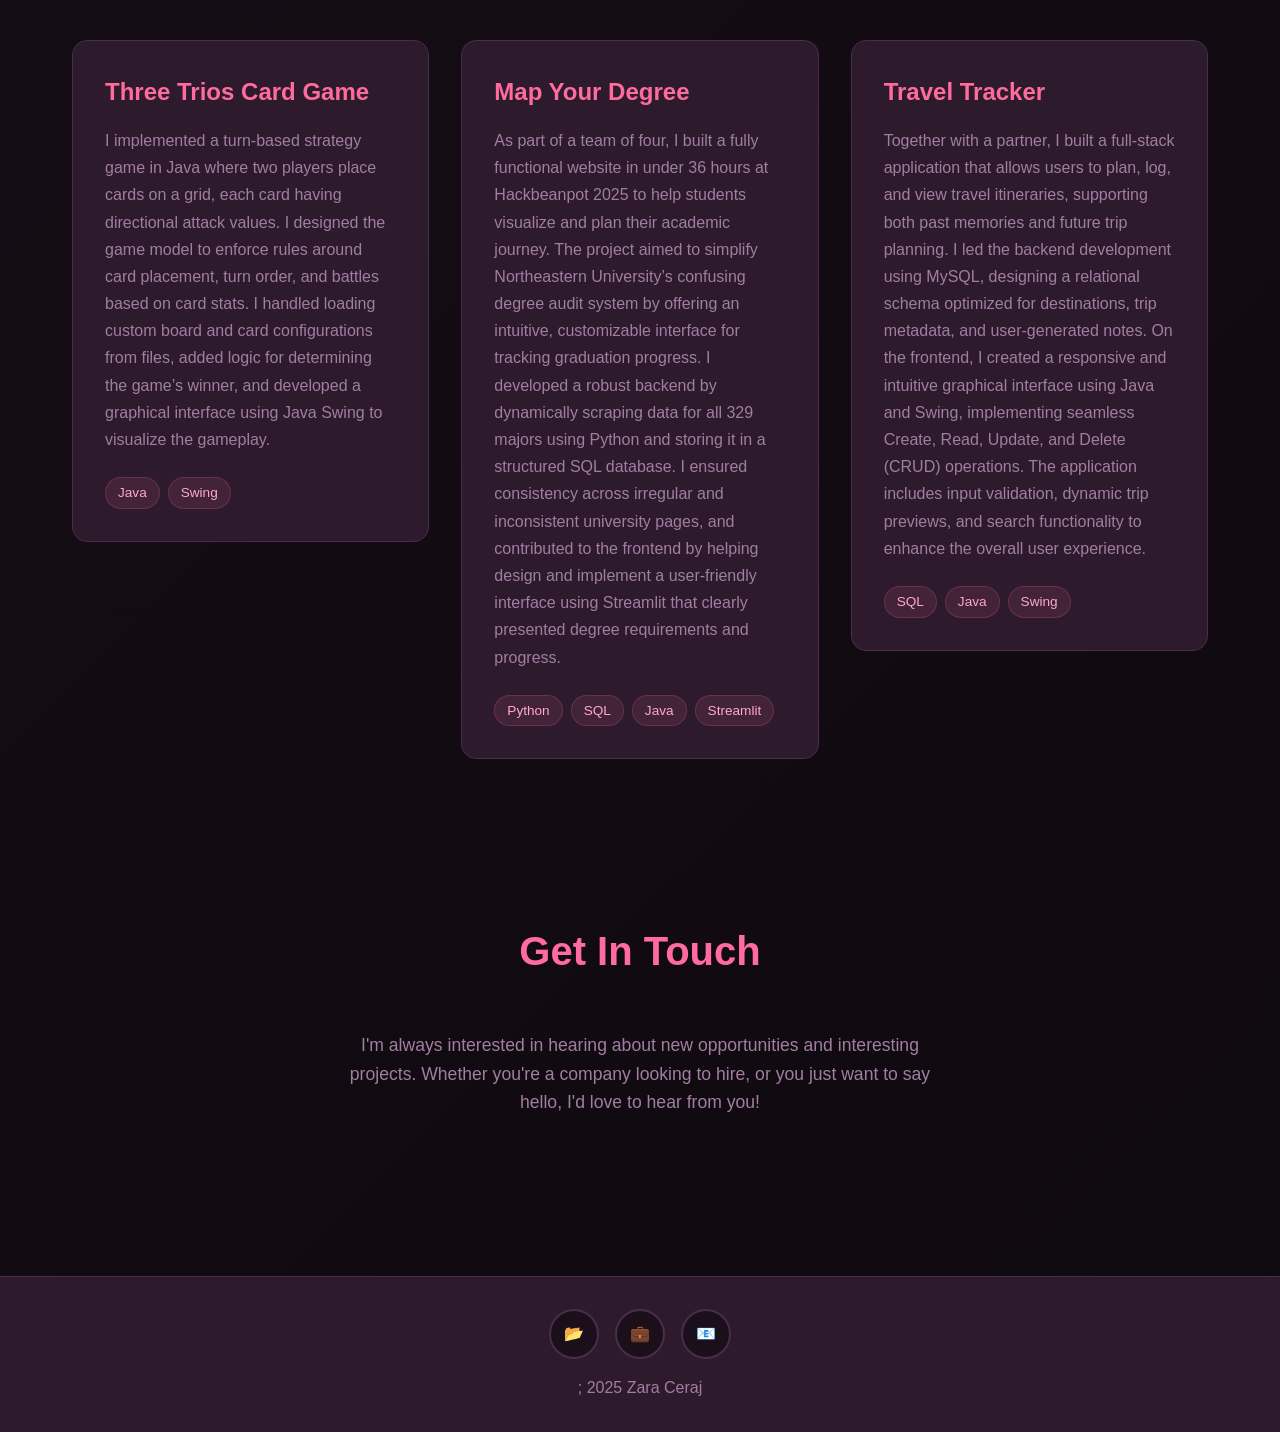
==== commit dece40f1: "removed button" ====
--- a/index.html
+++ b/index.html
@@ -699,7 +699,6 @@
                 <h2 class="section-title fade-in">Get In Touch</h2>
                 <div class="contact-content fade-in">
                     <p>I'm always interested in hearing about new opportunities and interesting projects. Whether you're a company looking to hire, or you just want to say hello, I'd love to hear from you!</p>
-                    <a href="mailto:zara@bugaco.com" class="btn btn-primary">Say Hello</a>
                 </div>
             </div>
         </section>
